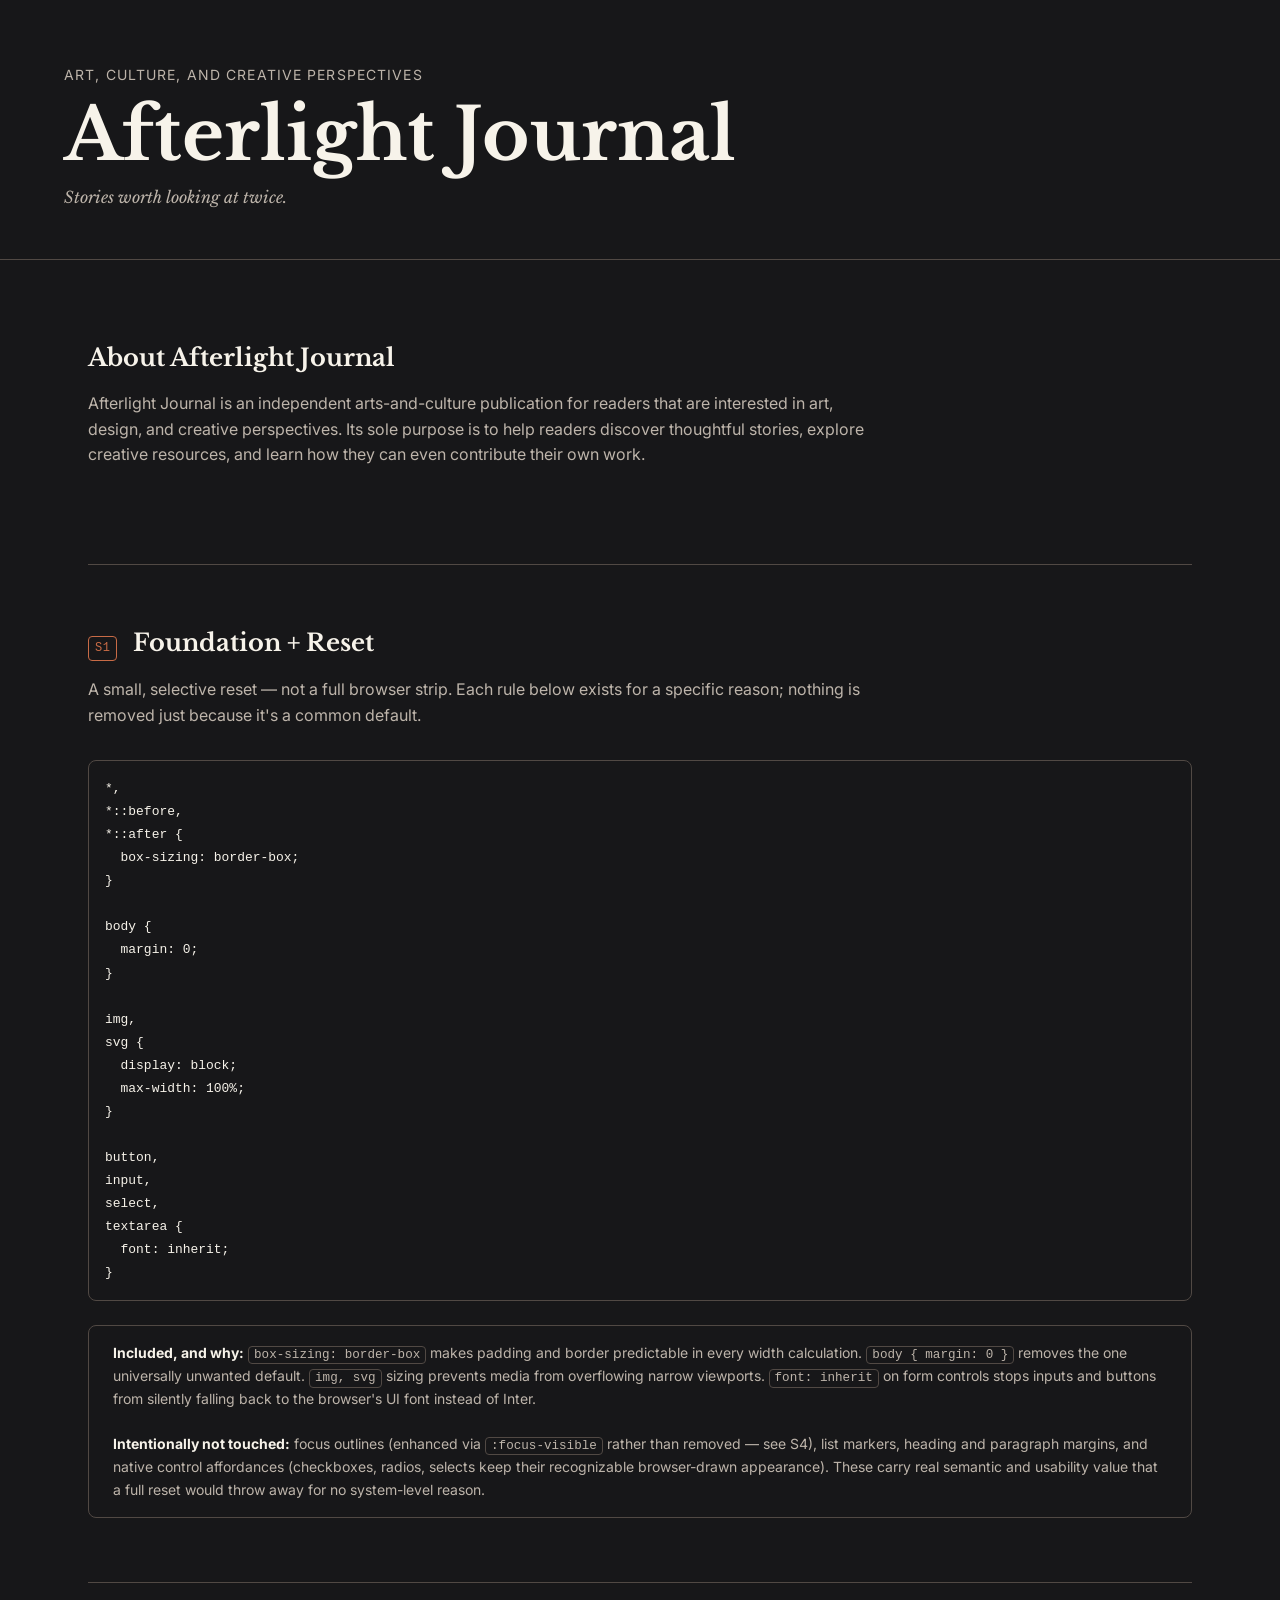
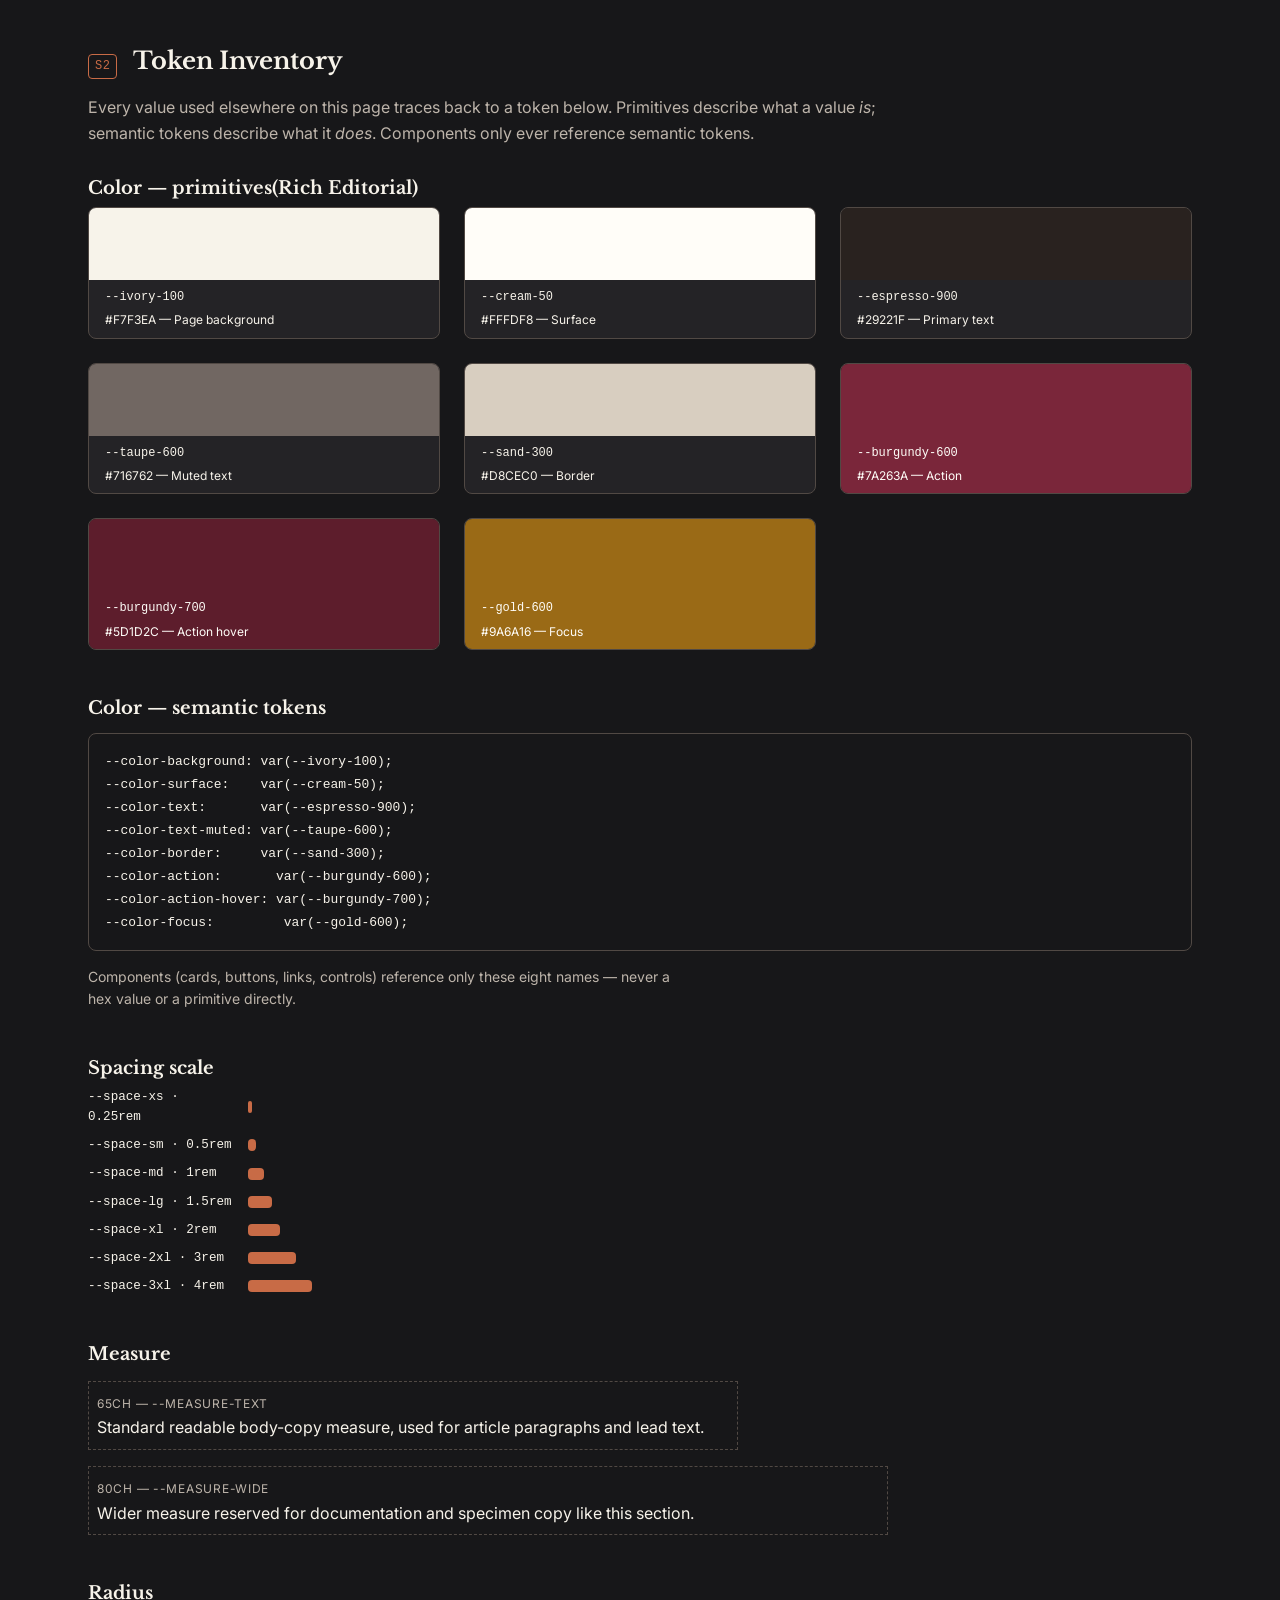
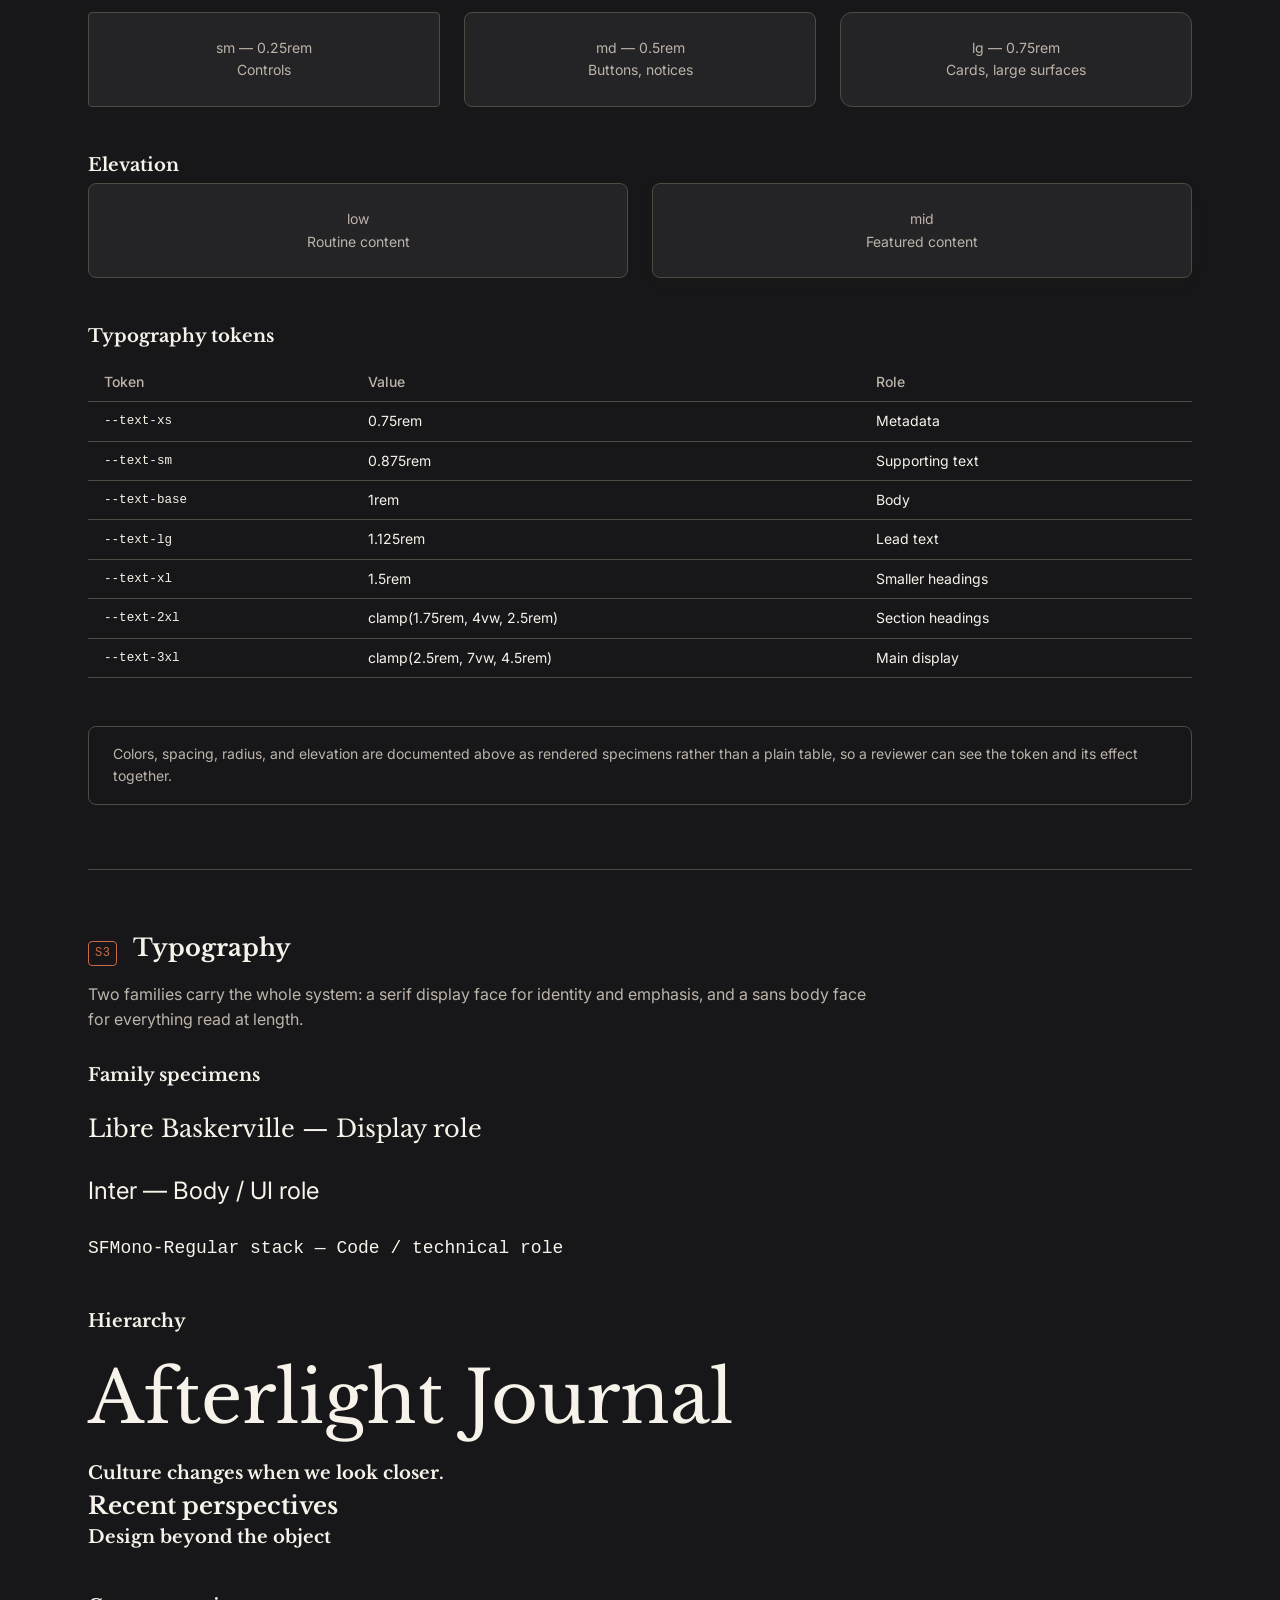
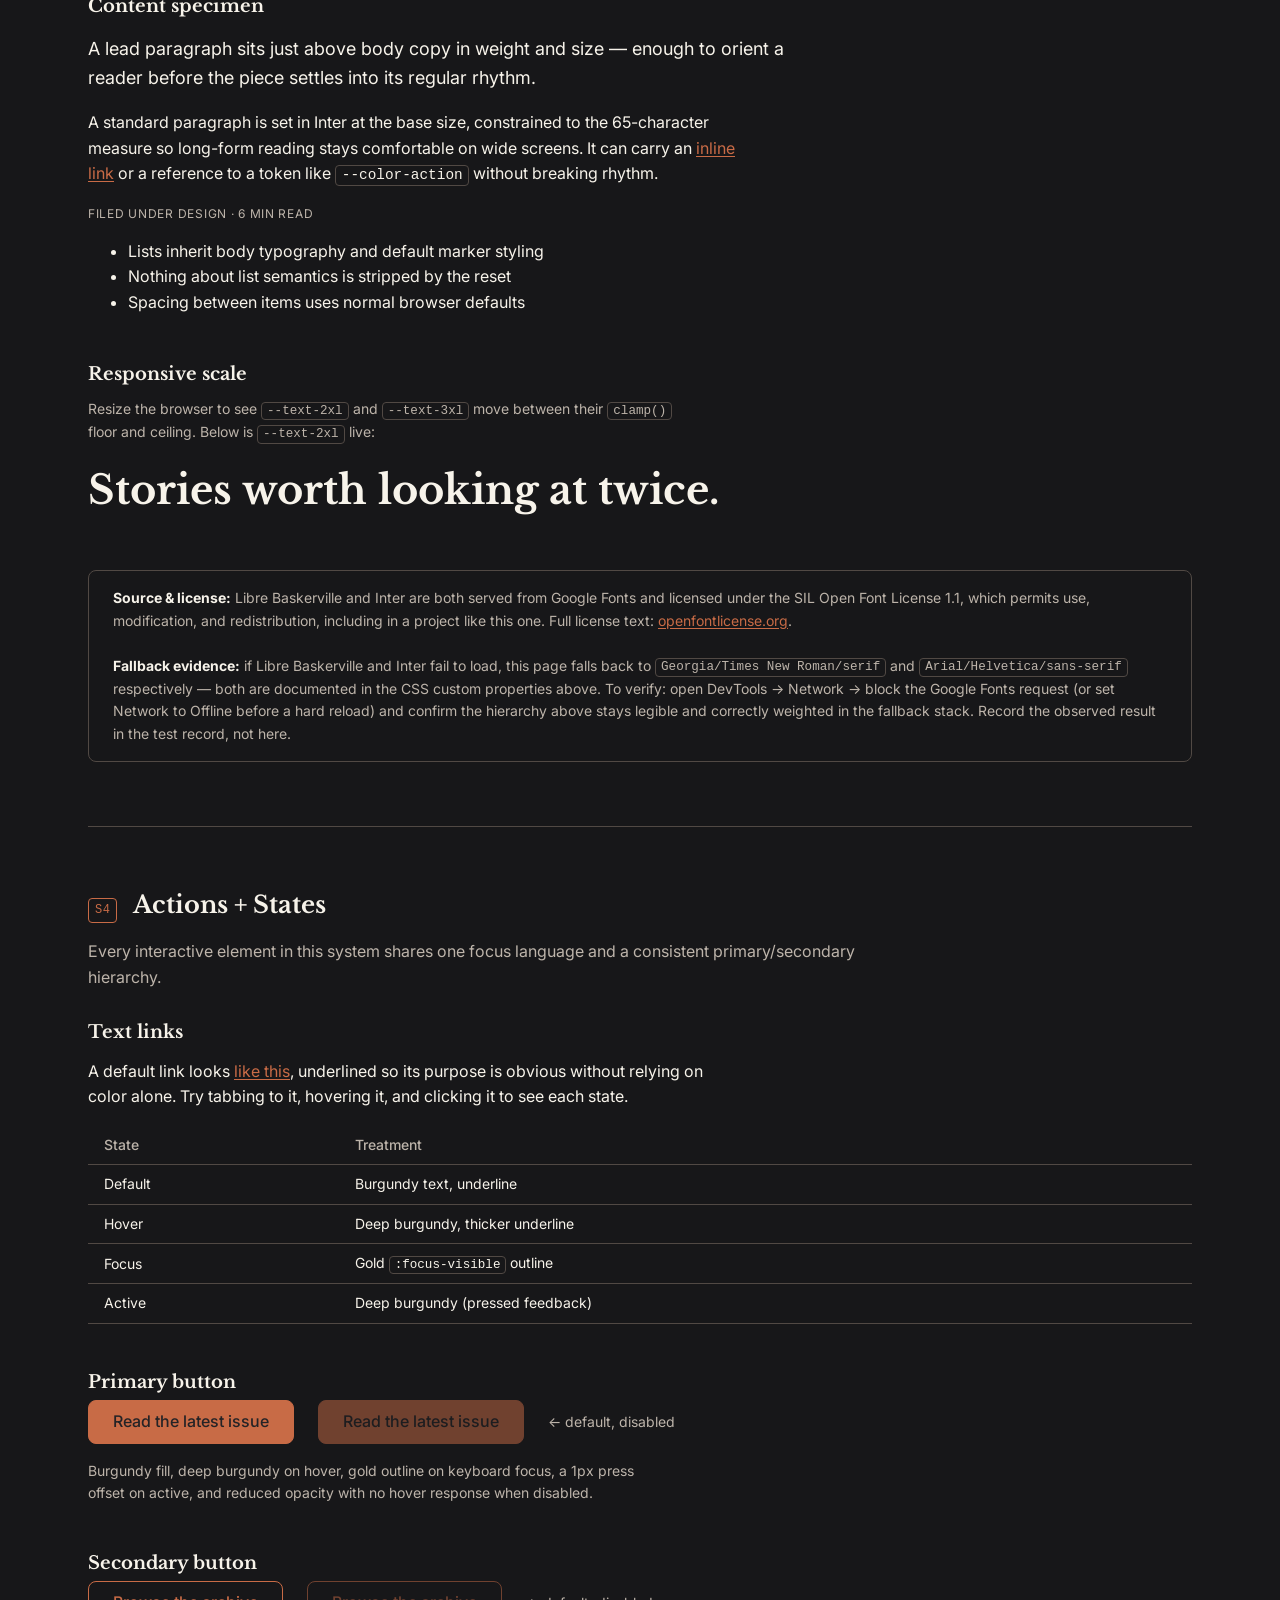
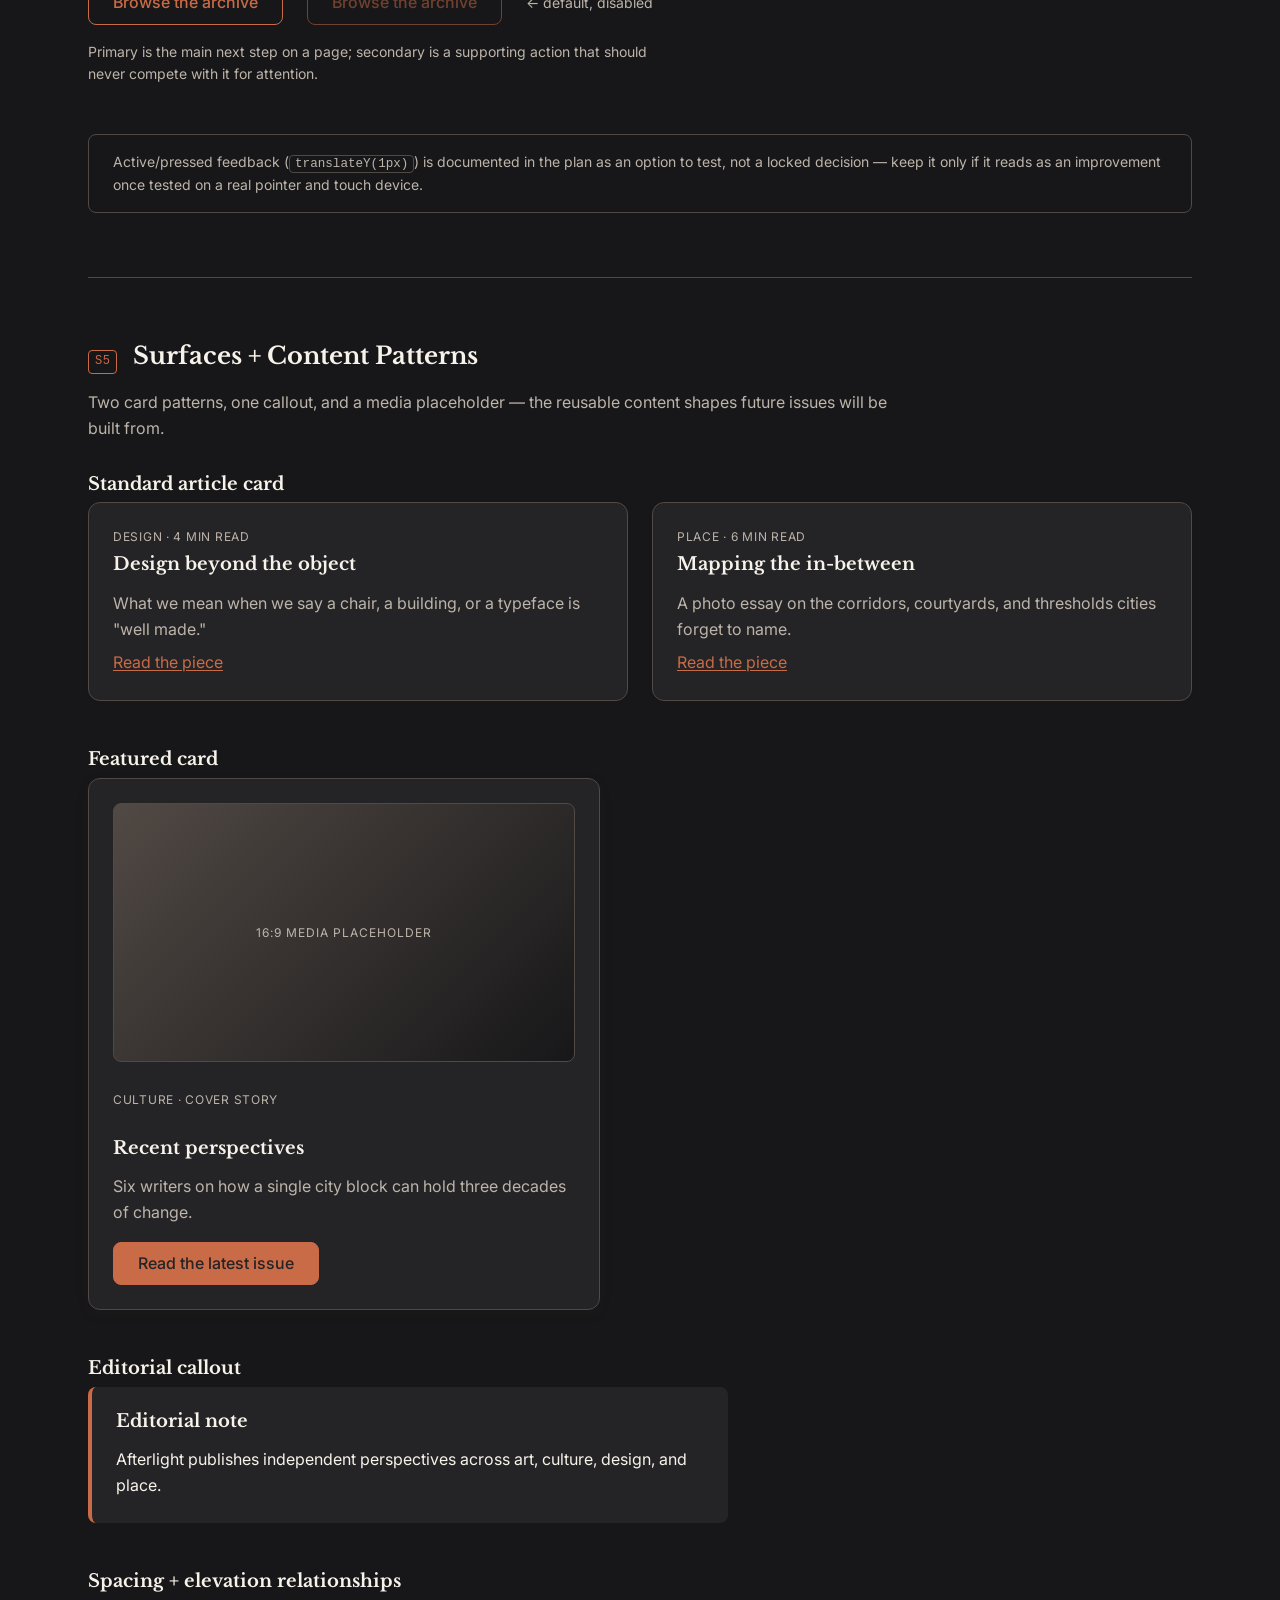
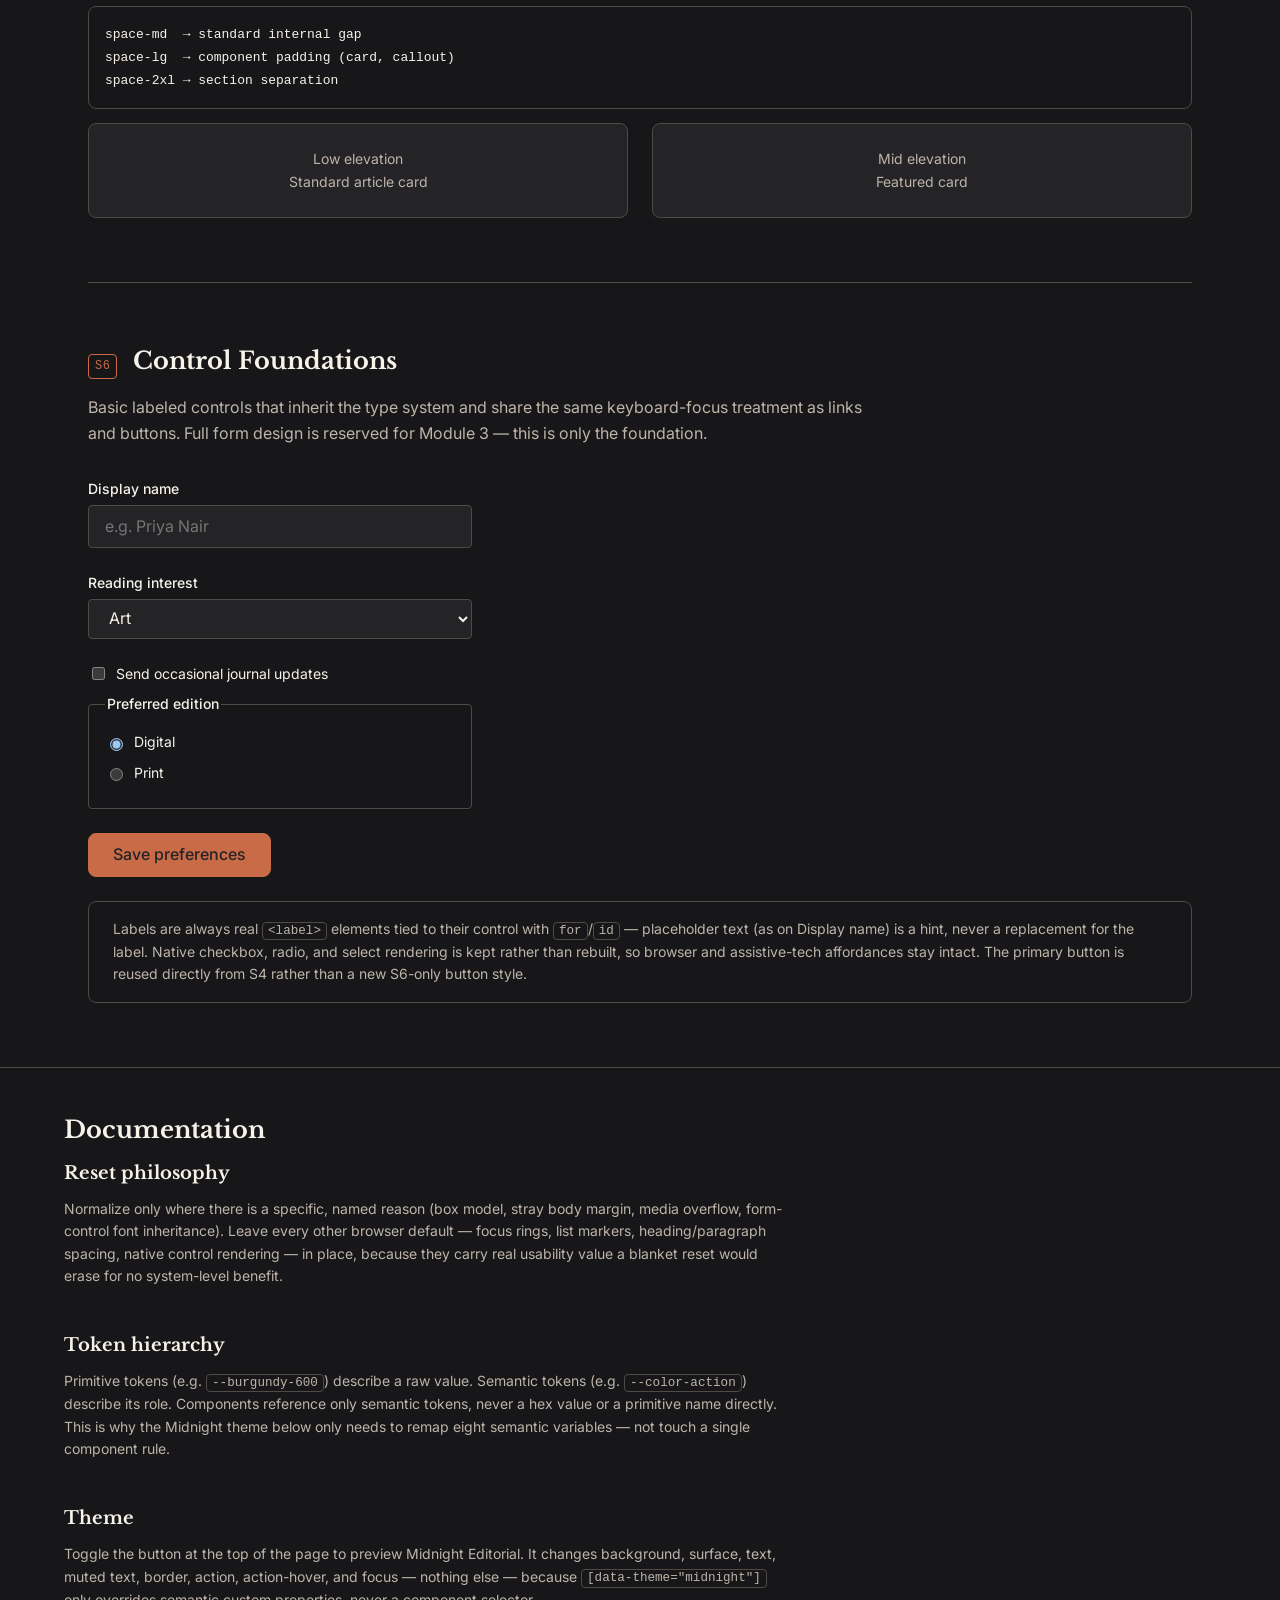
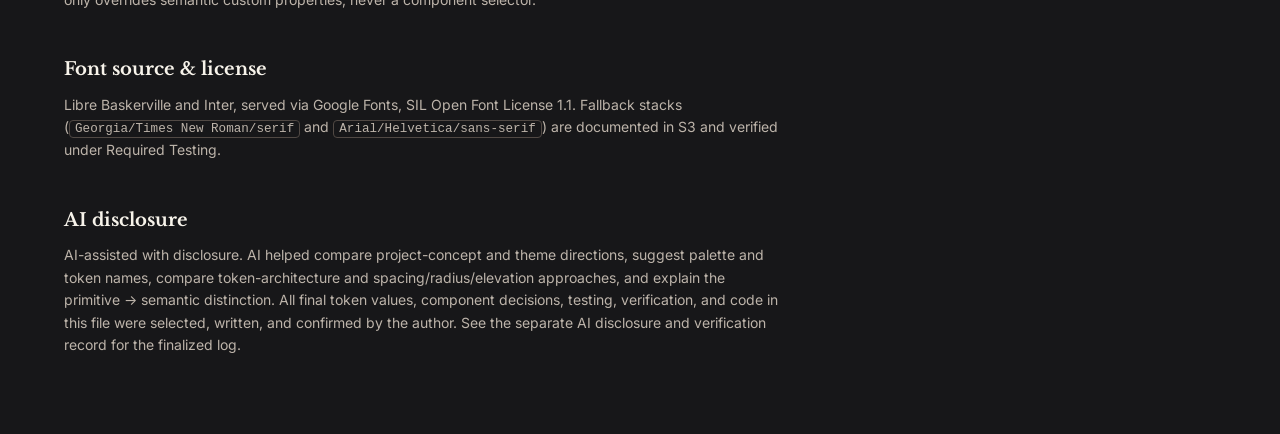
==== index.html @ 0a2e2df2 "Adapt Afterlight introduction and retain Midnight theme" ====
<!DOCTYPE html>
<html lang="en" data-theme="midnight">
<head>
<meta charset="UTF-8">
<meta name="viewport" content="width=device-width, initial-scale=1.0">
<title>Afterlight Journal | Home</title>
<meta name="description" content="Afterlight Journal is an independent arts-and-culture publication for readers interested in art, design, and creative perspectives.">

<!-- Type: Libre Baskerville (display) + Inter (body). Source/license documented in the footer. -->
<link rel="preconnect" href="https://fonts.googleapis.com">
<link rel="preconnect" href="https://fonts.gstatic.com" crossorigin>
<link href="https://fonts.googleapis.com/css2?family=Libre+Baskerville:ital,wght@0,400;0,700;1,400&family=Inter:wght@400;500;700&display=swap" rel="stylesheet">

<link rel="stylesheet" href="css/styles.css">
</head>
<body>

<header class="site-header">
  <div class="wrap">
    <p class="eyebrow">Art, culture, and creative perspectives</p>
    <h1 class="display" style="margin:0;">Afterlight Journal</h1>
    <p class="brand-line">Stories worth looking at twice.</p>
  </div>
</header>

<main>

  <!-- INTRO ================================================================== -->
  <section class="specimen-section" aria-labelledby="intro-heading">
    <h2 id="intro-heading" class="h2">About Afterlight Journal</h2>
    <p class="section-intro measure-wide">
      Afterlight Journal is an independent arts-and-culture publication for readers that are interested in art, design, and creative perspectives. Its sole purpose is to help readers discover thoughtful stories, explore creative resources, and learn how they can even contribute their own work.
    </p>
  </section>

  <!-- S1 — FOUNDATION + RESET ================================================ -->
  <section class="specimen-section" aria-labelledby="s1-heading">
    <div class="section-heading">
      <span class="section-id">S1</span>
      <h2 id="s1-heading" class="h2" style="margin:0;">Foundation + Reset</h2>
    </div>
    <p class="section-intro measure-wide">
      A small, selective reset — not a full browser strip. Each rule below exists for a
      specific reason; nothing is removed just because it's a common default.
    </p>

    <pre><code>*,
*::before,
*::after {
  box-sizing: border-box;
}

body {
  margin: 0;
}

img,
svg {
  display: block;
  max-width: 100%;
}

button,
input,
select,
textarea {
  font: inherit;
}</code></pre>

    <div class="usage-note">
      <strong>Included, and why:</strong> <code>box-sizing: border-box</code> makes padding and
      border predictable in every width calculation. <code>body { margin: 0 }</code> removes the
      one universally unwanted default. <code>img, svg</code> sizing prevents media from
      overflowing narrow viewports. <code>font: inherit</code> on form controls stops inputs and
      buttons from silently falling back to the browser's UI font instead of Inter.
      <br><br>
      <strong>Intentionally not touched:</strong> focus outlines (enhanced via
      <code>:focus-visible</code> rather than removed — see S4), list markers, heading and
      paragraph margins, and native control affordances (checkboxes, radios, selects keep
      their recognizable browser-drawn appearance). These carry real semantic and usability
      value that a full reset would throw away for no system-level reason.
    </div>
  </section>

  <!-- S2 — TOKEN INVENTORY ==================================================== -->
  <section class="specimen-section" aria-labelledby="s2-heading">
    <div class="section-heading">
      <span class="section-id">S2</span>
      <h2 id="s2-heading" class="h2" style="margin:0;">Token Inventory</h2>
    </div>
    <p class="section-intro measure-wide">
      Every value used elsewhere on this page traces back to a token below. Primitives
      describe what a value <em>is</em>; semantic tokens describe what it <em>does</em>.
      Components only ever reference semantic tokens.
    </p>

    <div class="subsection">
      <h3>Color — primitives(Rich Editorial)</h3>
      <div class="card-grid">
        <div class="swatch"><div class="swatch-color" style="background:#f7f3ea;"></div>
          <div class="swatch-meta"><span class="token-name">--ivory-100</span><span>#F7F3EA — Page background</span></div></div>
        <div class="swatch"><div class="swatch-color" style="background:#fffdf8;"></div>
          <div class="swatch-meta"><span class="token-name">--cream-50</span><span>#FFFDF8 — Surface</span></div></div>
        <div class="swatch"><div class="swatch-color" style="background:#29221f;"></div>
          <div class="swatch-meta"><span class="token-name">--espresso-900</span><span>#29221F — Primary text</span></div></div>
        <div class="swatch"><div class="swatch-color" style="background:#716762;"></div>
          <div class="swatch-meta"><span class="token-name">--taupe-600</span><span>#716762 — Muted text</span></div></div>
        <div class="swatch"><div class="swatch-color" style="background:#d8cec0;"></div>
          <div class="swatch-meta"><span class="token-name">--sand-300</span><span>#D8CEC0 — Border</span></div></div>
        <div class="swatch"><div class="swatch-color" style="background:#7a263a;"></div>
          <div class="swatch-meta" style="color:#fffdf8;background:#7a263a;"><span class="token-name">--burgundy-600</span><span>#7A263A — Action</span></div></div>
        <div class="swatch"><div class="swatch-color" style="background:#5d1d2c;"></div>
          <div class="swatch-meta" style="color:#fffdf8;background:#5d1d2c;"><span class="token-name">--burgundy-700</span><span>#5D1D2C — Action hover</span></div></div>
        <div class="swatch"><div class="swatch-color" style="background:#9a6a16;"></div>
          <div class="swatch-meta" style="color:#fffdf8;background:#9a6a16;"><span class="token-name">--gold-600</span><span>#9A6A16 — Focus</span></div></div>
      </div>
    </div>

    <div class="subsection">
      <h3>Color — semantic tokens</h3>
      <pre><code>--color-background: var(--ivory-100);
--color-surface:    var(--cream-50);
--color-text:       var(--espresso-900);
--color-text-muted: var(--taupe-600);
--color-border:     var(--sand-300);
--color-action:       var(--burgundy-600);
--color-action-hover: var(--burgundy-700);
--color-focus:         var(--gold-600);</code></pre>
      <p class="text-muted" style="font-size:var(--text-sm);">
        Components (cards, buttons, links, controls) reference only these eight names —
        never a hex value or a primitive directly.
      </p>
    </div>

    <div class="subsection">
      <h3>Spacing scale</h3>
      <div class="spacing-demo">
        <div class="spacing-row"><span class="mono" style="width:9rem;">--space-xs · 0.25rem</span><div class="spacing-bar" style="width:0.25rem;"></div></div>
        <div class="spacing-row"><span class="mono" style="width:9rem;">--space-sm · 0.5rem</span><div class="spacing-bar" style="width:0.5rem;"></div></div>
        <div class="spacing-row"><span class="mono" style="width:9rem;">--space-md · 1rem</span><div class="spacing-bar" style="width:1rem;"></div></div>
        <div class="spacing-row"><span class="mono" style="width:9rem;">--space-lg · 1.5rem</span><div class="spacing-bar" style="width:1.5rem;"></div></div>
        <div class="spacing-row"><span class="mono" style="width:9rem;">--space-xl · 2rem</span><div class="spacing-bar" style="width:2rem;"></div></div>
        <div class="spacing-row"><span class="mono" style="width:9rem;">--space-2xl · 3rem</span><div class="spacing-bar" style="width:3rem;"></div></div>
        <div class="spacing-row"><span class="mono" style="width:9rem;">--space-3xl · 4rem</span><div class="spacing-bar" style="width:4rem;"></div></div>
      </div>
    </div>

    <div class="subsection">
      <h3>Measure</h3>
      <p style="max-width:var(--measure-text); border:1px dashed var(--color-border); padding:var(--space-sm);">
        <span class="metadata">65ch — --measure-text</span><br>
        Standard readable body-copy measure, used for article paragraphs and lead text.
      </p>
      <p style="max-width:var(--measure-wide); border:1px dashed var(--color-border); padding:var(--space-sm); margin-top:var(--space-sm);">
        <span class="metadata">80ch — --measure-wide</span><br>
        Wider measure reserved for documentation and specimen copy like this section.
      </p>
    </div>

    <div class="subsection">
      <h3>Radius</h3>
      <div class="card-grid">
        <div class="radius-demo sm">sm — 0.25rem<br>Controls</div>
        <div class="radius-demo md">md — 0.5rem<br>Buttons, notices</div>
        <div class="radius-demo lg">lg — 0.75rem<br>Cards, large surfaces</div>
      </div>
    </div>

    <div class="subsection">
      <h3>Elevation</h3>
      <div class="card-grid">
        <div class="elevation-demo low">low<br>Routine content</div>
        <div class="elevation-demo mid">mid<br>Featured content</div>
      </div>
    </div>

    <div class="subsection">
      <h3>Typography tokens</h3>
      <table class="states-table">
        <thead><tr><th>Token</th><th>Value</th><th>Role</th></tr></thead>
        <tbody>
          <tr><td class="mono">--text-xs</td><td>0.75rem</td><td>Metadata</td></tr>
          <tr><td class="mono">--text-sm</td><td>0.875rem</td><td>Supporting text</td></tr>
          <tr><td class="mono">--text-base</td><td>1rem</td><td>Body</td></tr>
          <tr><td class="mono">--text-lg</td><td>1.125rem</td><td>Lead text</td></tr>
          <tr><td class="mono">--text-xl</td><td>1.5rem</td><td>Smaller headings</td></tr>
          <tr><td class="mono">--text-2xl</td><td>clamp(1.75rem, 4vw, 2.5rem)</td><td>Section headings</td></tr>
          <tr><td class="mono">--text-3xl</td><td>clamp(2.5rem, 7vw, 4.5rem)</td><td>Main display</td></tr>
        </tbody>
      </table>
    </div>

    <div class="usage-note">
      Colors, spacing, radius, and elevation are documented above as rendered specimens
      rather than a plain table, so a reviewer can see the token and its effect together.
    </div>
  </section>

  <!-- S3 — TYPOGRAPHY ========================================================= -->
  <section class="specimen-section" aria-labelledby="s3-heading">
    <div class="section-heading">
      <span class="section-id">S3</span>
      <h2 id="s3-heading" class="h2" style="margin:0;">Typography</h2>
    </div>
    <p class="section-intro measure-wide">
      Two families carry the whole system: a serif display face for identity and
      emphasis, and a sans body face for everything read at length.
    </p>

    <div class="subsection">
      <h3>Family specimens</h3>
      <p style="font-family:var(--font-display); font-size:var(--text-xl);">Libre Baskerville — Display role</p>
      <p style="font-family:var(--font-body); font-size:var(--text-xl);">Inter — Body / UI role</p>
      <p class="mono" style="font-size:var(--text-lg);">SFMono-Regular stack — Code / technical role</p>
    </div>

    <div class="subsection">
      <h3>Hierarchy</h3>
      <p class="display" style="font-family:var(--font-display); margin:0 0 var(--space-sm);">Afterlight Journal</p>
      <h3 style="margin:0 0 var(--space-sm);">Culture changes when we look closer.</h3>
      <h2 style="margin:0 0 var(--space-sm);">Recent perspectives</h2>
      <h3 style="margin:0;">Design beyond the object</h3>
    </div>

    <div class="subsection">
      <h3>Content specimen</h3>
      <p class="lead">
        A lead paragraph sits just above body copy in weight and size — enough to
        orient a reader before the piece settles into its regular rhythm.
      </p>
      <p>
        A standard paragraph is set in Inter at the base size, constrained to the
        65-character measure so long-form reading stays comfortable on wide screens.
        It can carry an <a href="#s4-heading">inline link</a> or a reference to a token
        like <code>--color-action</code> without breaking rhythm.
      </p>
      <p class="metadata">Filed under Design · 6 min read</p>
      <ul>
        <li>Lists inherit body typography and default marker styling</li>
        <li>Nothing about list semantics is stripped by the reset</li>
        <li>Spacing between items uses normal browser defaults</li>
      </ul>
    </div>

    <div class="subsection">
      <h3>Responsive scale</h3>
      <p class="text-muted" style="font-size:var(--text-sm);">
        Resize the browser to see <code>--text-2xl</code> and <code>--text-3xl</code> move
        between their <code>clamp()</code> floor and ceiling. Below is <code>--text-2xl</code>
        live:
      </p>
      <p style="font-family:var(--font-display); font-size:var(--text-2xl); font-weight:var(--weight-bold); margin:0;">
        Stories worth looking at twice.
      </p>
    </div>

    <div class="usage-note">
      <strong>Source &amp; license:</strong> Libre Baskerville and Inter are both served from
      Google Fonts and licensed under the SIL Open Font License 1.1, which permits use,
      modification, and redistribution, including in a project like this one. Full license
      text: <a href="https://openfontlicense.org/" target="_blank" rel="noopener">openfontlicense.org</a>.
      <br><br>
      <strong>Fallback evidence:</strong> if Libre Baskerville and Inter fail to load, this
      page falls back to <code>Georgia/Times New Roman/serif</code> and
      <code>Arial/Helvetica/sans-serif</code> respectively — both are documented in the CSS
      custom properties above. To verify: open DevTools → Network → block the Google Fonts
      request (or set Network to Offline before a hard reload) and confirm the hierarchy
      above stays legible and correctly weighted in the fallback stack. Record the observed
      result in the test record, not here.
    </div>
  </section>

  <!-- S4 — ACTIONS + STATES =================================================== -->
  <section class="specimen-section" aria-labelledby="s4-heading">
    <div class="section-heading">
      <span class="section-id">S4</span>
      <h2 id="s4-heading" class="h2" style="margin:0;">Actions + States</h2>
    </div>
    <p class="section-intro measure-wide">
      Every interactive element in this system shares one focus language and a
      consistent primary/secondary hierarchy.
    </p>

    <div class="subsection">
      <h3>Text links</h3>
      <p>
        A default link looks <a href="#">like this</a>, underlined so its purpose is
        obvious without relying on color alone. Try tabbing to it, hovering it, and
        clicking it to see each state.
      </p>
      <table class="states-table">
        <thead><tr><th>State</th><th>Treatment</th></tr></thead>
        <tbody>
          <tr><td>Default</td><td>Burgundy text, underline</td></tr>
          <tr><td>Hover</td><td>Deep burgundy, thicker underline</td></tr>
          <tr><td>Focus</td><td>Gold <code>:focus-visible</code> outline</td></tr>
          <tr><td>Active</td><td>Deep burgundy (pressed feedback)</td></tr>
        </tbody>
      </table>
    </div>

    <div class="subsection">
      <h3>Primary button</h3>
      <div class="demo-row">
        <button type="button" class="btn btn-primary">Read the latest issue</button>
        <button type="button" class="btn btn-primary" disabled>Read the latest issue</button>
        <span class="text-muted" style="font-size:var(--text-sm);">← default, disabled</span>
      </div>
      <p class="text-muted" style="font-size:var(--text-sm);">
        Burgundy fill, deep burgundy on hover, gold outline on keyboard focus, a 1px
        press offset on active, and reduced opacity with no hover response when disabled.
      </p>
    </div>

    <div class="subsection">
      <h3>Secondary button</h3>
      <div class="demo-row">
        <button type="button" class="btn btn-secondary">Browse the archive</button>
        <button type="button" class="btn btn-secondary" disabled>Browse the archive</button>
        <span class="text-muted" style="font-size:var(--text-sm);">← default, disabled</span>
      </div>
      <p class="text-muted" style="font-size:var(--text-sm);">
        Primary is the main next step on a page; secondary is a supporting action that
        should never compete with it for attention.
      </p>
    </div>

    <div class="usage-note">
      Active/pressed feedback (<code>translateY(1px)</code>) is documented in the plan as
      an option to test, not a locked decision — keep it only if it reads as an
      improvement once tested on a real pointer and touch device.
    </div>
  </section>

  <!-- S5 — SURFACES + CONTENT PATTERNS ======================================== -->
  <section class="specimen-section" aria-labelledby="s5-heading">
    <div class="section-heading">
      <span class="section-id">S5</span>
      <h2 id="s5-heading" class="h2" style="margin:0;">Surfaces + Content Patterns</h2>
    </div>
    <p class="section-intro measure-wide">
      Two card patterns, one callout, and a media placeholder — the reusable content
      shapes future issues will be built from.
    </p>

    <div class="subsection">
      <h3>Standard article card</h3>
      <div class="card-grid">
        <article class="article-card">
          <p class="metadata">Design · 4 min read</p>
          <h3>Design beyond the object</h3>
          <p>What we mean when we say a chair, a building, or a typeface is "well made."</p>
          <a href="#">Read the piece</a>
        </article>
        <article class="article-card">
          <p class="metadata">Place · 6 min read</p>
          <h3>Mapping the in-between</h3>
          <p>A photo essay on the corridors, courtyards, and thresholds cities forget to name.</p>
          <a href="#">Read the piece</a>
        </article>
      </div>
    </div>

    <div class="subsection">
      <h3>Featured card</h3>
      <div class="featured-card" style="max-width:32rem;">
        <div class="media-placeholder">16:9 media placeholder</div>
        <p class="metadata">Culture · Cover story</p>
        <h3 style="margin:0;">Recent perspectives</h3>
        <p style="margin:0; color:var(--color-text-muted);">
          Six writers on how a single city block can hold three decades of change.
        </p>
        <button type="button" class="btn btn-primary" style="align-self:flex-start;">Read the latest issue</button>
      </div>
    </div>

    <div class="subsection">
      <h3>Editorial callout</h3>
      <div class="callout" style="max-width:40rem;">
        <h3>Editorial note</h3>
        <p>Afterlight publishes independent perspectives across art, culture, design, and place.</p>
      </div>
    </div>

    <div class="subsection">
      <h3>Spacing + elevation relationships</h3>
      <pre><code>space-md  → standard internal gap
space-lg  → component padding (card, callout)
space-2xl → section separation</code></pre>
      <div class="card-grid">
        <div class="elevation-demo low">Low elevation<br>Standard article card</div>
        <div class="elevation-demo mid">Mid elevation<br>Featured card</div>
      </div>
    </div>
  </section>

  <!-- S6 — CONTROL FOUNDATIONS ================================================ -->
  <section class="specimen-section" aria-labelledby="s6-heading">
    <div class="section-heading">
      <span class="section-id">S6</span>
      <h2 id="s6-heading" class="h2" style="margin:0;">Control Foundations</h2>
    </div>
    <p class="section-intro measure-wide">
      Basic labeled controls that inherit the type system and share the same
      keyboard-focus treatment as links and buttons. Full form design is reserved
      for Module 3 — this is only the foundation.
    </p>

    <form novalidate>
      <div class="field">
        <label for="display-name">Display name</label>
        <input type="text" id="display-name" name="display-name" placeholder="e.g. Priya Nair">
      </div>

      <div class="field">
        <label for="reading-interest">Reading interest</label>
        <select id="reading-interest" name="reading-interest">
          <option value="art">Art</option>
          <option value="culture">Culture</option>
          <option value="design">Design</option>
          <option value="place">Place</option>
        </select>
      </div>

      <div class="checkbox-row">
        <input type="checkbox" id="updates" name="updates">
        <label for="updates">Send occasional journal updates</label>
      </div>

      <fieldset>
        <legend>Preferred edition</legend>
        <div class="radio-row">
          <input type="radio" id="edition-digital" name="edition" value="digital" checked>
          <label for="edition-digital">Digital</label>
        </div>
        <div class="radio-row">
          <input type="radio" id="edition-print" name="edition" value="print">
          <label for="edition-print">Print</label>
        </div>
      </fieldset>

      <button type="submit" class="btn btn-primary">Save preferences</button>
    </form>

    <div class="usage-note">
      Labels are always real <code>&lt;label&gt;</code> elements tied to their control with
      <code>for</code>/<code>id</code> — placeholder text (as on Display name) is a hint, never
      a replacement for the label. Native checkbox, radio, and select rendering is kept
      rather than rebuilt, so browser and assistive-tech affordances stay intact. The
      primary button is reused directly from S4 rather than a new S6-only button style.
    </div>
  </section>

</main>

<footer class="site-footer">
  <div class="wrap">
    <h2 class="h2">Documentation</h2>

    <div class="subsection">
      <h3>Reset philosophy</h3>
      <p class="font-test-note measure-wide">
        Normalize only where there is a specific, named reason (box model, stray body
        margin, media overflow, form-control font inheritance). Leave every other
        browser default — focus rings, list markers, heading/paragraph spacing, native
        control rendering — in place, because they carry real usability value a blanket
        reset would erase for no system-level benefit.
      </p>
    </div>

    <div class="subsection">
      <h3>Token hierarchy</h3>
      <p class="font-test-note measure-wide">
        Primitive tokens (e.g. <code>--burgundy-600</code>) describe a raw value.
        Semantic tokens (e.g. <code>--color-action</code>) describe its role. Components
        reference only semantic tokens, never a hex value or a primitive name directly.
        This is why the Midnight theme below only needs to remap eight semantic
        variables — not touch a single component rule.
      </p>
    </div>

    <div class="subsection">
      <h3>Theme</h3>
      <p class="font-test-note measure-wide">
        Toggle the button at the top of the page to preview Midnight Editorial. It
        changes background, surface, text, muted text, border, action, action-hover,
        and focus — nothing else — because <code>[data-theme="midnight"]</code> only
        overrides semantic custom properties, never a component selector.
      </p>
    </div>

    <div class="subsection">
      <h3>Font source &amp; license</h3>
      <p class="font-test-note measure-wide">
        Libre Baskerville and Inter, served via Google Fonts, SIL Open Font License 1.1.
        Fallback stacks (<code>Georgia/Times New Roman/serif</code> and
        <code>Arial/Helvetica/sans-serif</code>) are documented in S3 and verified under
        Required Testing.
      </p>
    </div>

    <div class="subsection">
      <h3>AI disclosure</h3>
      <p class="font-test-note measure-wide">
        AI-assisted with disclosure. AI helped compare project-concept and theme
        directions, suggest palette and token names, compare token-architecture and
        spacing/radius/elevation approaches, and explain the primitive → semantic
        distinction. All final token values, component decisions, testing, verification,
        and code in this file were selected, written, and confirmed by the author. See
        the separate AI disclosure and verification record for the finalized log.
      </p>
    </div>
  </div>
</footer>


</body>
</html>
---- css/styles.css ----
/* =========================================================================
   AFTERLIGHT JOURNAL — Design-System Specimen
   Token architecture: primitive → semantic → component
   ========================================================================= */

/* -------------------------------------------------------------------------
   1. PRIMITIVE TOKENS
   Describe WHAT a value is. Never referenced directly by components —
   only semantic tokens are allowed to point at these.
   ------------------------------------------------------------------------- */
:root {
  /* Rich Editorial (default theme) primitives */
  --ivory-100: #f7f3ea;
  --cream-50: #fffdf8;
  --espresso-900: #29221f;
  --taupe-600: #716762;
  --sand-300: #d8cec0;
  --burgundy-600: #7a263a;
  --burgundy-700: #5d1d2c;
  --gold-600: #9a6a16;

  /* Midnight Editorial (alternate theme) primitives */
  --midnight-950: #171719;
  --charcoal-900: #242326;
  --warm-gray-400: #bdb4aa;
  --smoke-700: #514944;
  --rust-500: #c86b46;
  --rust-400: #e1845c;
  --gold-300: #f0c76a;

  /* Spacing primitives — seven-step proportional scale */
  --space-xs: 0.25rem;
  --space-sm: 0.5rem;
  --space-md: 1rem;
  --space-lg: 1.5rem;
  --space-xl: 2rem;
  --space-2xl: 3rem;
  --space-3xl: 4rem;

  /* Radius primitives */
  --radius-sm: 0.25rem;
  --radius-md: 0.5rem;
  --radius-lg: 0.75rem;

  /* Elevation primitives — kept to two levels on purpose */
  --elevation-low: 0 1px 3px rgb(41 34 31 / 0.12);
  --elevation-mid: 0 4px 12px rgb(41 34 31 / 0.14);

  /* Typography primitives */
  --font-display: "Libre Baskerville", Georgia, "Times New Roman", serif;
  --font-body: "Inter", Arial, Helvetica, sans-serif;
  --font-mono: "SFMono-Regular", Consolas, "Liberation Mono", monospace;

  --text-xs: 0.75rem;
  --text-sm: 0.875rem;
  --text-base: 1rem;
  --text-lg: 1.125rem;
  --text-xl: 1.5rem;
  --text-2xl: clamp(1.75rem, 4vw, 2.5rem);
  --text-3xl: clamp(2.5rem, 7vw, 4.5rem);

  --leading-tight: 1.15;
  --leading-normal: 1.6;

  --weight-regular: 400;
  --weight-medium: 500;
  --weight-bold: 700;

  --measure-text: 65ch;
  --measure-wide: 80ch;
}

/* -------------------------------------------------------------------------
   2. SEMANTIC TOKENS
   Describe WHAT a value DOES. Components reference these, never primitives.
   Default mapping = Rich Editorial theme.
   ------------------------------------------------------------------------- */
:root {
  --color-background: var(--ivory-100);
  --color-surface: var(--cream-50);

  --color-text: var(--espresso-900);
  --color-text-muted: var(--taupe-600);

  --color-border: var(--sand-300);

  --color-action: var(--burgundy-600);
  --color-action-hover: var(--burgundy-700);

  --color-focus: var(--gold-600);
}

/* -------------------------------------------------------------------------
   3. MIDNIGHT EDITORIAL — scoped alternate-theme override
   Only semantic tokens are remapped here. No component selector appears
   in this block — that is the entire point of the two-layer token system.
   ------------------------------------------------------------------------- */
[data-theme="midnight"] {
  --color-background: var(--midnight-950);
  --color-surface: var(--charcoal-900);

  --color-text: var(--ivory-100);
  --color-text-muted: var(--warm-gray-400);

  --color-border: var(--smoke-700);

  --color-action: var(--rust-500);
  --color-action-hover: var(--rust-400);

  --color-focus: var(--gold-300);
}

/* =========================================================================
   S1 — FOUNDATION + SELECTIVE RESET
   Only normalize browser behavior when there is a specific system-level
   reason to. Everything else (focus outlines, list markers, heading/
   paragraph margins, native control affordances) is intentionally kept.
   ========================================================================= */
*,
*::before,
*::after {
  box-sizing: border-box;
}

body {
  margin: 0;
}

img,
svg {
  display: block;
  max-width: 100%;
}

button,
input,
select,
textarea {
  font: inherit;
}

/* -------------------------------------------------------------------------
   Base document
   ------------------------------------------------------------------------- */
html {
  color-scheme: light;
}

html[data-theme="midnight"] {
  color-scheme: dark;
}

body {
  background: var(--color-background);
  color: var(--color-text);
  font-family: var(--font-body);
  font-size: var(--text-base);
  line-height: var(--leading-normal);
  transition: background-color 0.2s ease, color 0.2s ease;
}

/* -------------------------------------------------------------------------
   Focus strategy — applies identically to every interactive element in
   both themes. Enhancement, not removal: default outlines are never
   suppressed with outline:none anywhere in this file.
   ------------------------------------------------------------------------- */
:focus-visible {
  outline: 3px solid var(--color-focus);
  outline-offset: 2px;
}

/* =========================================================================
   TYPOGRAPHY
   ========================================================================= */
h1, h2, h3, h4 {
  font-family: var(--font-display);
  font-weight: var(--weight-bold);
  line-height: var(--leading-tight);
  color: var(--color-text);
}

.display {
  font-size: var(--text-3xl);
}

h1, .h1 {
  font-size: var(--text-2xl);
}

h2, .h2 {
  font-size: var(--text-xl);
}

h3, .h3 {
  font-size: var(--text-lg);
  font-family: var(--font-display);
  font-weight: var(--weight-bold);
}

p {
  max-width: var(--measure-text);
}

p.lead {
  font-size: var(--text-lg);
  color: var(--color-text);
}

.measure-wide {
  max-width: var(--measure-wide);
}

.text-muted {
  color: var(--color-text-muted);
}

.metadata {
  font-size: var(--text-xs);
  color: var(--color-text-muted);
  text-transform: uppercase;
  letter-spacing: 0.06em;
}

code, pre, .mono {
  font-family: var(--font-mono);
  font-size: 0.9em;
}

code {
  background: var(--color-background);
  border: 1px solid var(--color-border);
  border-radius: var(--radius-sm);
  padding: 0.1em 0.4em;
}

pre {
  background: var(--color-background);
  border: 1px solid var(--color-border);
  border-radius: var(--radius-md);
  padding: var(--space-md);
  overflow-x: auto;
  line-height: var(--leading-normal);
}

pre code {
  border: none;
  padding: 0;
  background: none;
}

/* =========================================================================
   S4 — ACTIONS + STATES
   ========================================================================= */

/* Text links */
a {
  color: var(--color-action);
  text-decoration: underline;
  text-underline-offset: 0.15em;
}

a:hover {
  color: var(--color-action-hover);
  text-decoration-thickness: 2px;
}

a:active {
  color: var(--color-action-hover);
}

/* Buttons — shared foundation */
.btn {
  display: inline-flex;
  align-items: center;
  gap: var(--space-sm);
  font-family: var(--font-body);
  font-size: var(--text-base);
  font-weight: var(--weight-medium);
  padding: var(--space-sm) var(--space-lg);
  border-radius: var(--radius-md);
  border: 1px solid transparent;
  cursor: pointer;
  text-decoration: none;
  transition: background-color 0.15s ease, color 0.15s ease,
    border-color 0.15s ease, transform 0.1s ease;
}

.btn:active {
  transform: translateY(1px);
}

.btn:disabled,
.btn[aria-disabled="true"] {
  opacity: 0.5;
  cursor: not-allowed;
  transform: none;
}

/* Primary button */
.btn-primary {
  background: var(--color-action);
  color: var(--color-surface);
  border-color: var(--color-action);
}

.btn-primary:hover:not(:disabled) {
  background: var(--color-action-hover);
  border-color: var(--color-action-hover);
}

/* Secondary button */
.btn-secondary {
  background: transparent;
  color: var(--color-action);
  border-color: var(--color-action);
}

.btn-secondary:hover:not(:disabled) {
  background: var(--color-action);
  color: var(--color-surface);
}

/* =========================================================================
   S5 — SURFACES + CONTENT PATTERNS
   ========================================================================= */
.card-grid {
  display: grid;
  grid-template-columns: repeat(auto-fit, minmax(min(100%, 18rem), 1fr));
  gap: var(--space-lg);
}

/* Pattern 1: Standard Article Card — routine editorial content */
.article-card {
  background: var(--color-surface);
  border: 1px solid var(--color-border);
  border-radius: var(--radius-lg);
  padding: var(--space-lg);
  box-shadow: var(--elevation-low);
  display: flex;
  flex-direction: column;
  gap: var(--space-sm);
  transition: box-shadow 0.15s ease, border-color 0.15s ease;
}

.article-card:hover {
  box-shadow: var(--elevation-mid);
  border-color: var(--color-action);
}

.article-card h3 {
  margin: 0;
}

.article-card p {
  margin: 0;
  color: var(--color-text-muted);
}

/* Pattern 2: Featured Card — stronger elevation, media + hierarchy */
.featured-card {
  background: var(--color-surface);
  border: 1px solid var(--color-border);
  border-radius: var(--radius-lg);
  padding: var(--space-lg);
  box-shadow: var(--elevation-mid);
  display: flex;
  flex-direction: column;
  gap: var(--space-md);
}

/* Media placeholder — 16:9 */
.media-placeholder {
  aspect-ratio: 16 / 9;
  width: 100%;
  border-radius: var(--radius-md);
  background: linear-gradient(135deg, var(--color-border), var(--color-background));
  border: 1px solid var(--color-border);
  display: flex;
  align-items: center;
  justify-content: center;
  color: var(--color-text-muted);
  font-size: var(--text-xs);
  text-transform: uppercase;
  letter-spacing: 0.08em;
}

/* Editorial callout — not styled like an error/warning */
.callout {
  background: var(--color-surface);
  border-left: 4px solid var(--color-action);
  border-radius: var(--radius-md);
  padding: var(--space-lg);
  display: flex;
  flex-direction: column;
  gap: var(--space-sm);
}

.callout h3 {
  margin: 0;
}

.callout p {
  margin: 0;
}

/* Elevation demo surfaces */
.elevation-demo {
  background: var(--color-surface);
  border: 1px solid var(--color-border);
  border-radius: var(--radius-md);
  padding: var(--space-lg);
  text-align: center;
  font-size: var(--text-sm);
  color: var(--color-text-muted);
}

.elevation-demo.low { box-shadow: var(--elevation-low); }
.elevation-demo.mid { box-shadow: var(--elevation-mid); }

/* Radius demo surfaces */
.radius-demo {
  background: var(--color-surface);
  border: 1px solid var(--color-border);
  padding: var(--space-lg);
  text-align: center;
  font-size: var(--text-sm);
  color: var(--color-text-muted);
}

.radius-demo.sm { border-radius: var(--radius-sm); }
.radius-demo.md { border-radius: var(--radius-md); }
.radius-demo.lg { border-radius: var(--radius-lg); }

/* =========================================================================
   S6 — CONTROL FOUNDATIONS
   Basic labeled controls only. Full form design belongs to Module 3.
   ========================================================================= */
.field {
  display: flex;
  flex-direction: column;
  gap: var(--space-xs);
  margin-bottom: var(--space-lg);
  max-width: 24rem;
}

.field label,
fieldset legend {
  font-size: var(--text-sm);
  font-weight: var(--weight-medium);
  color: var(--color-text);
}

.field input[type="text"],
.field select {
  background: var(--color-surface);
  color: var(--color-text);
  border: 1px solid var(--color-border);
  border-radius: var(--radius-sm);
  padding: var(--space-sm) var(--space-md);
}

.checkbox-row,
.radio-row {
  display: flex;
  align-items: center;
  gap: var(--space-sm);
  margin-bottom: var(--space-sm);
}

.checkbox-row label,
.radio-row label {
  font-size: var(--text-sm);
  font-weight: var(--weight-regular);
}

fieldset {
  border: 1px solid var(--color-border);
  border-radius: var(--radius-sm);
  padding: var(--space-md);
  margin: 0 0 var(--space-lg);
  max-width: 24rem;
}

/* =========================================================================
   S2 — TOKEN INVENTORY SPECIMENS
   ========================================================================= */
.swatch {
  border: 1px solid var(--color-border);
  border-radius: var(--radius-md);
  overflow: hidden;
  background: var(--color-surface);
  font-size: var(--text-xs);
}

.swatch-color {
  height: 4.5rem;
}

.swatch-meta {
  padding: var(--space-sm) var(--space-md);
  display: flex;
  flex-direction: column;
  gap: 0.2rem;
}

.swatch-meta .token-name {
  font-family: var(--font-mono);
}

.spacing-demo {
  display: flex;
  flex-direction: column;
  gap: var(--space-sm);
}

.spacing-row {
  display: flex;
  align-items: center;
  gap: var(--space-md);
  font-size: var(--text-sm);
}

.spacing-bar {
  height: 0.75rem;
  background: var(--color-action);
  border-radius: var(--radius-sm);
}

/* =========================================================================
   LAYOUT
   ========================================================================= */
.site-header {
  padding: var(--space-3xl) var(--space-lg) var(--space-2xl);
  border-bottom: 1px solid var(--color-border);
}

.site-header .wrap {
  max-width: 72rem;
  margin: 0 auto;
}

.brand-line {
  font-family: var(--font-display);
  font-style: italic;
  color: var(--color-text-muted);
  margin: var(--space-sm) 0 0;
}

.eyebrow {
  font-size: var(--text-sm);
  color: var(--color-text-muted);
  text-transform: uppercase;
  letter-spacing: 0.08em;
  margin: 0 0 var(--space-sm);
}

main {
  max-width: 72rem;
  margin: 0 auto;
  padding: 0 var(--space-lg);
}

.specimen-section {
  padding: var(--space-3xl) 0;
  border-bottom: 1px solid var(--color-border);
}

.specimen-section:last-of-type {
  border-bottom: none;
}

.section-heading {
  display: flex;
  align-items: baseline;
  gap: var(--space-md);
  margin-bottom: var(--space-md);
}

.section-id {
  font-family: var(--font-mono);
  font-size: var(--text-xs);
  font-weight: var(--weight-medium);
  color: var(--color-action);
  border: 1px solid var(--color-action);
  border-radius: var(--radius-sm);
  padding: 0.15em 0.5em;
  letter-spacing: 0.04em;
}

.section-intro {
  color: var(--color-text-muted);
  margin-bottom: var(--space-xl);
}

.usage-note {
  background: var(--color-background);
  border: 1px solid var(--color-border);
  border-radius: var(--radius-md);
  padding: var(--space-md) var(--space-lg);
  font-size: var(--text-sm);
  color: var(--color-text-muted);
  margin-top: var(--space-lg);
}

.usage-note strong {
  color: var(--color-text);
}

.subsection {
  margin-bottom: var(--space-2xl);
}

.subsection:last-child {
  margin-bottom: 0;
}

.subsection h3 {
  margin-bottom: var(--space-sm);
}

.demo-row {
  display: flex;
  flex-wrap: wrap;
  gap: var(--space-lg);
  align-items: center;
  margin-bottom: var(--space-md);
}

.states-table {
  width: 100%;
  border-collapse: collapse;
  font-size: var(--text-sm);
  margin-top: var(--space-md);
}

.states-table th,
.states-table td {
  text-align: left;
  padding: var(--space-sm) var(--space-md);
  border-bottom: 1px solid var(--color-border);
}

.states-table th {
  color: var(--color-text-muted);
  font-weight: var(--weight-medium);
}

.theme-toggle {
  margin-top: var(--space-lg);
}

.site-footer {
  padding: var(--space-2xl) var(--space-lg) var(--space-3xl);
  border-top: 1px solid var(--color-border);
  background: var(--color-background);
}

.site-footer .wrap {
  max-width: 72rem;
  margin: 0 auto;
}

.site-footer h2 {
  margin-top: 0;
}

.font-test-note {
  font-size: var(--text-sm);
  color: var(--color-text-muted);
}

/* Utility */
.visually-hidden {
  position: absolute;
  width: 1px;
  height: 1px;
  overflow: hidden;
  clip: rect(0 0 0 0);
  white-space: nowrap;
}
@media (max-width: 30rem) {
  .states-table {
    table-layout: fixed;
  }

  .states-table th,
  .states-table td {
    overflow-wrap: anywhere;
  }
}
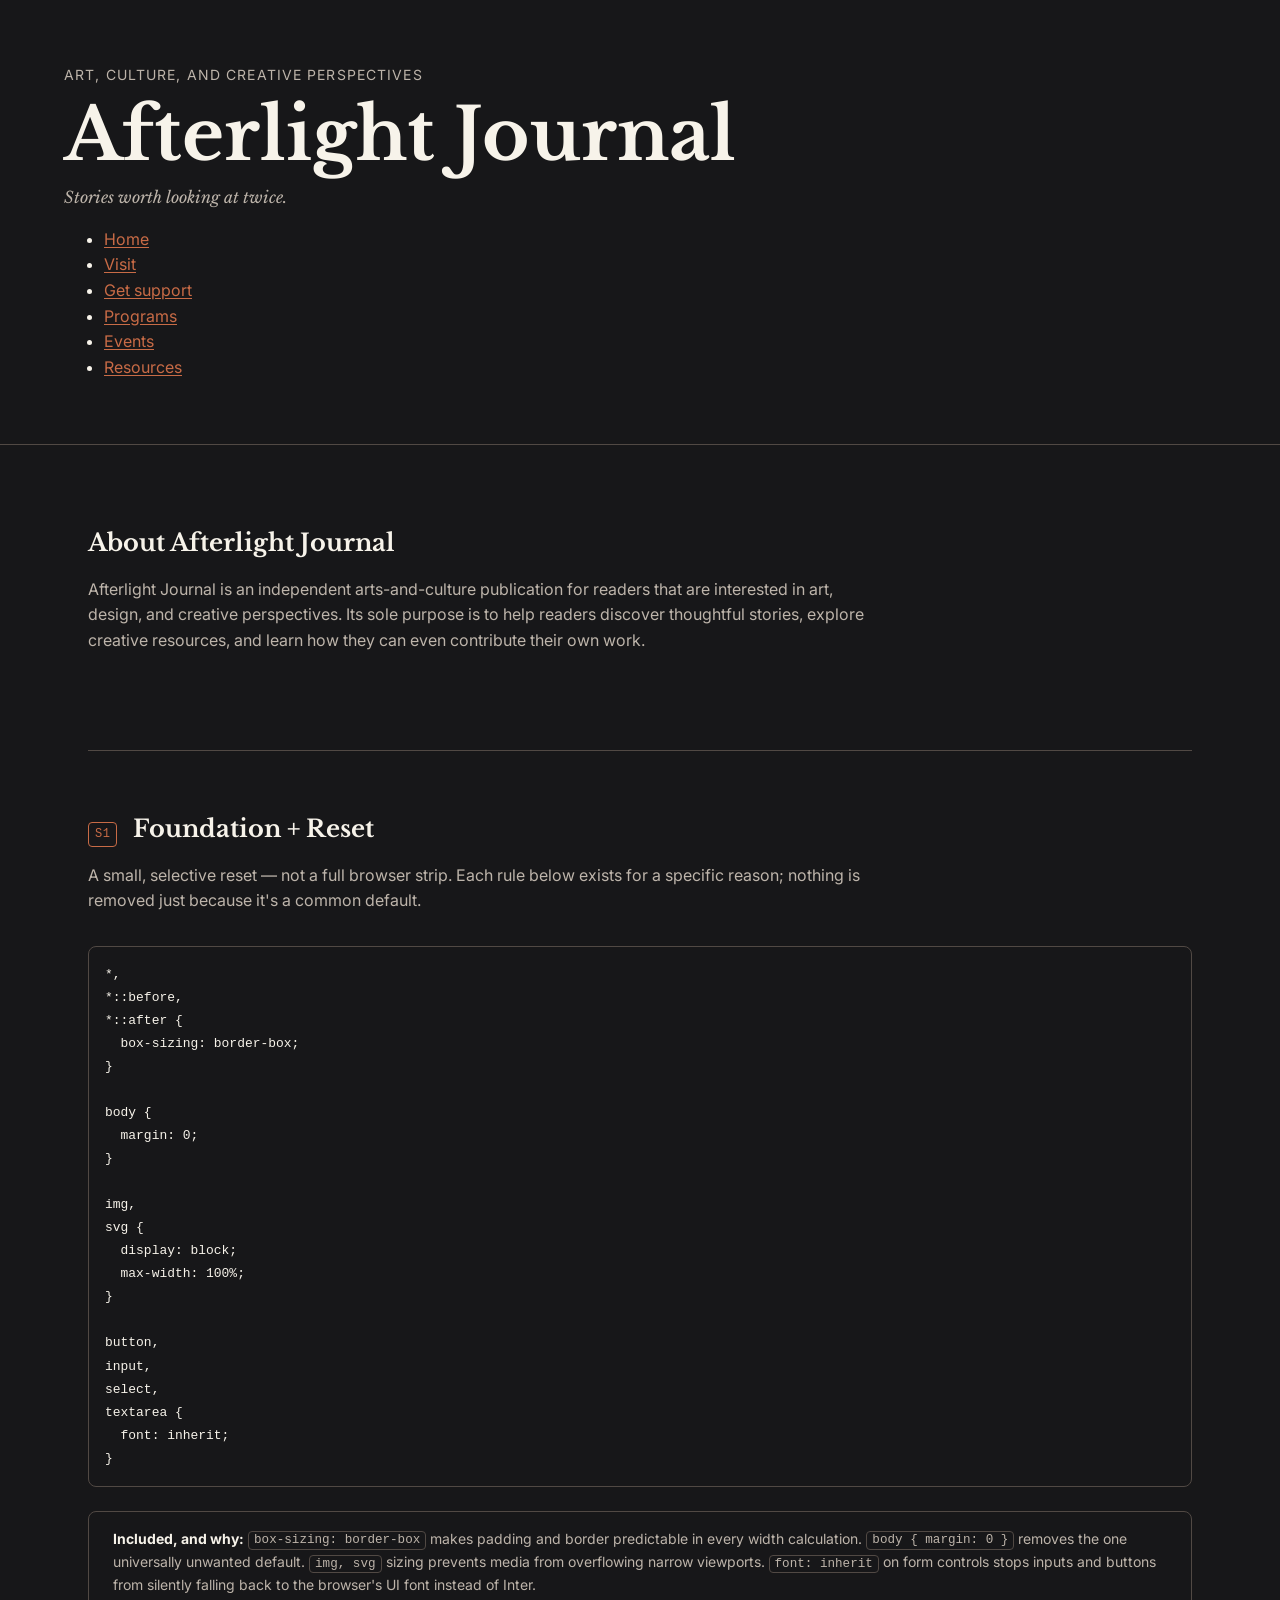
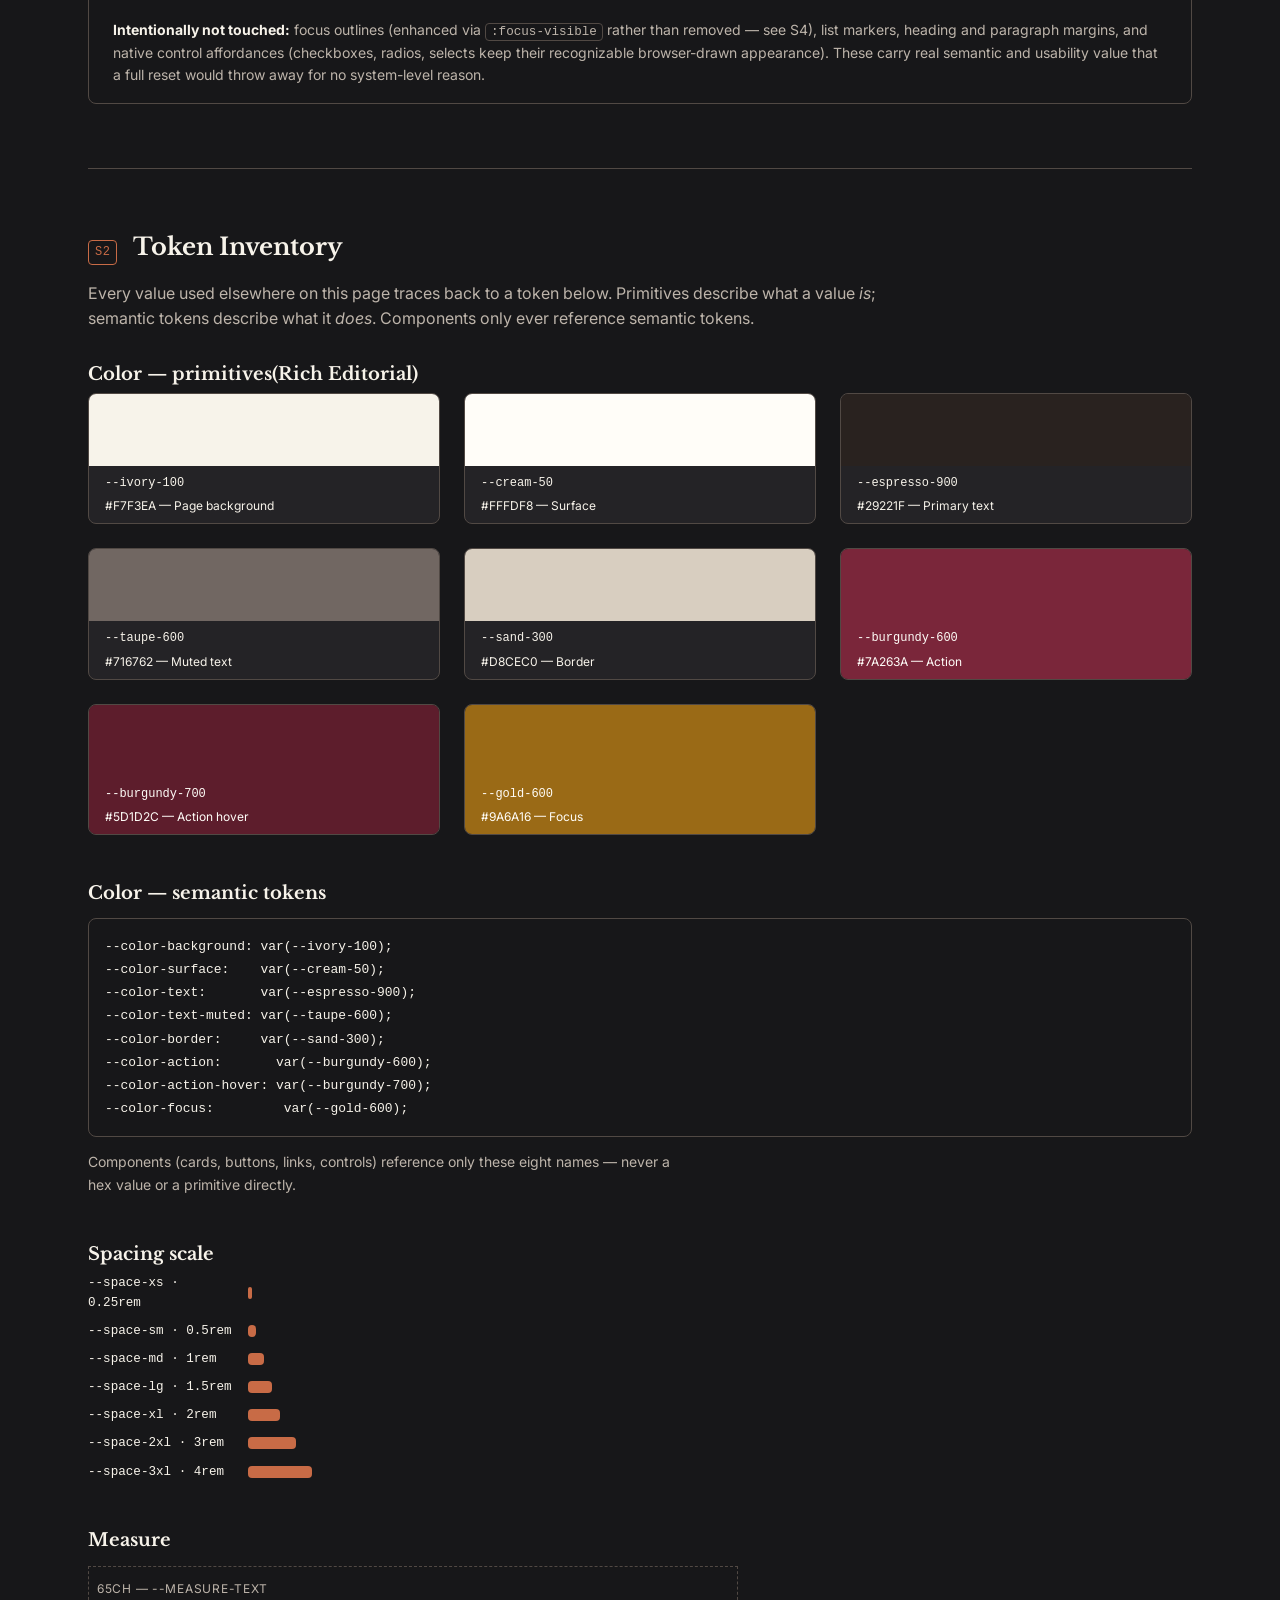
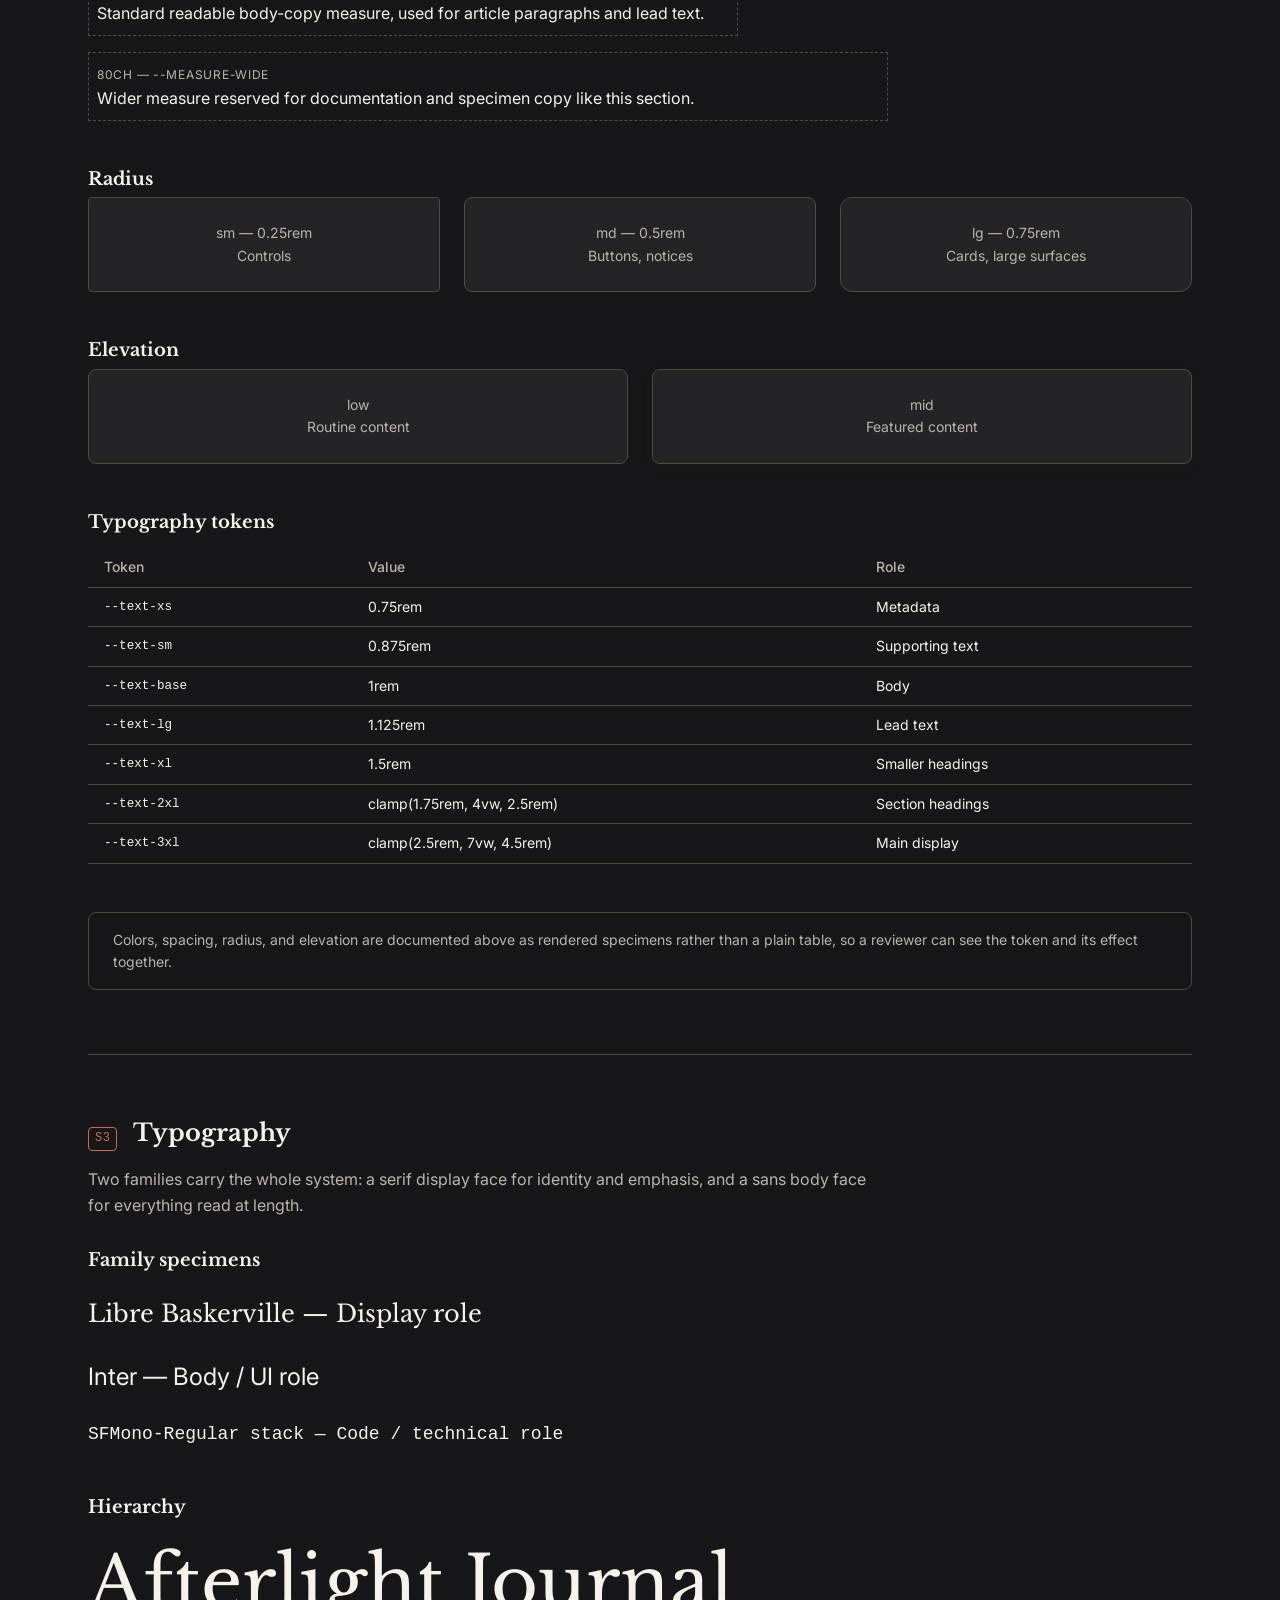
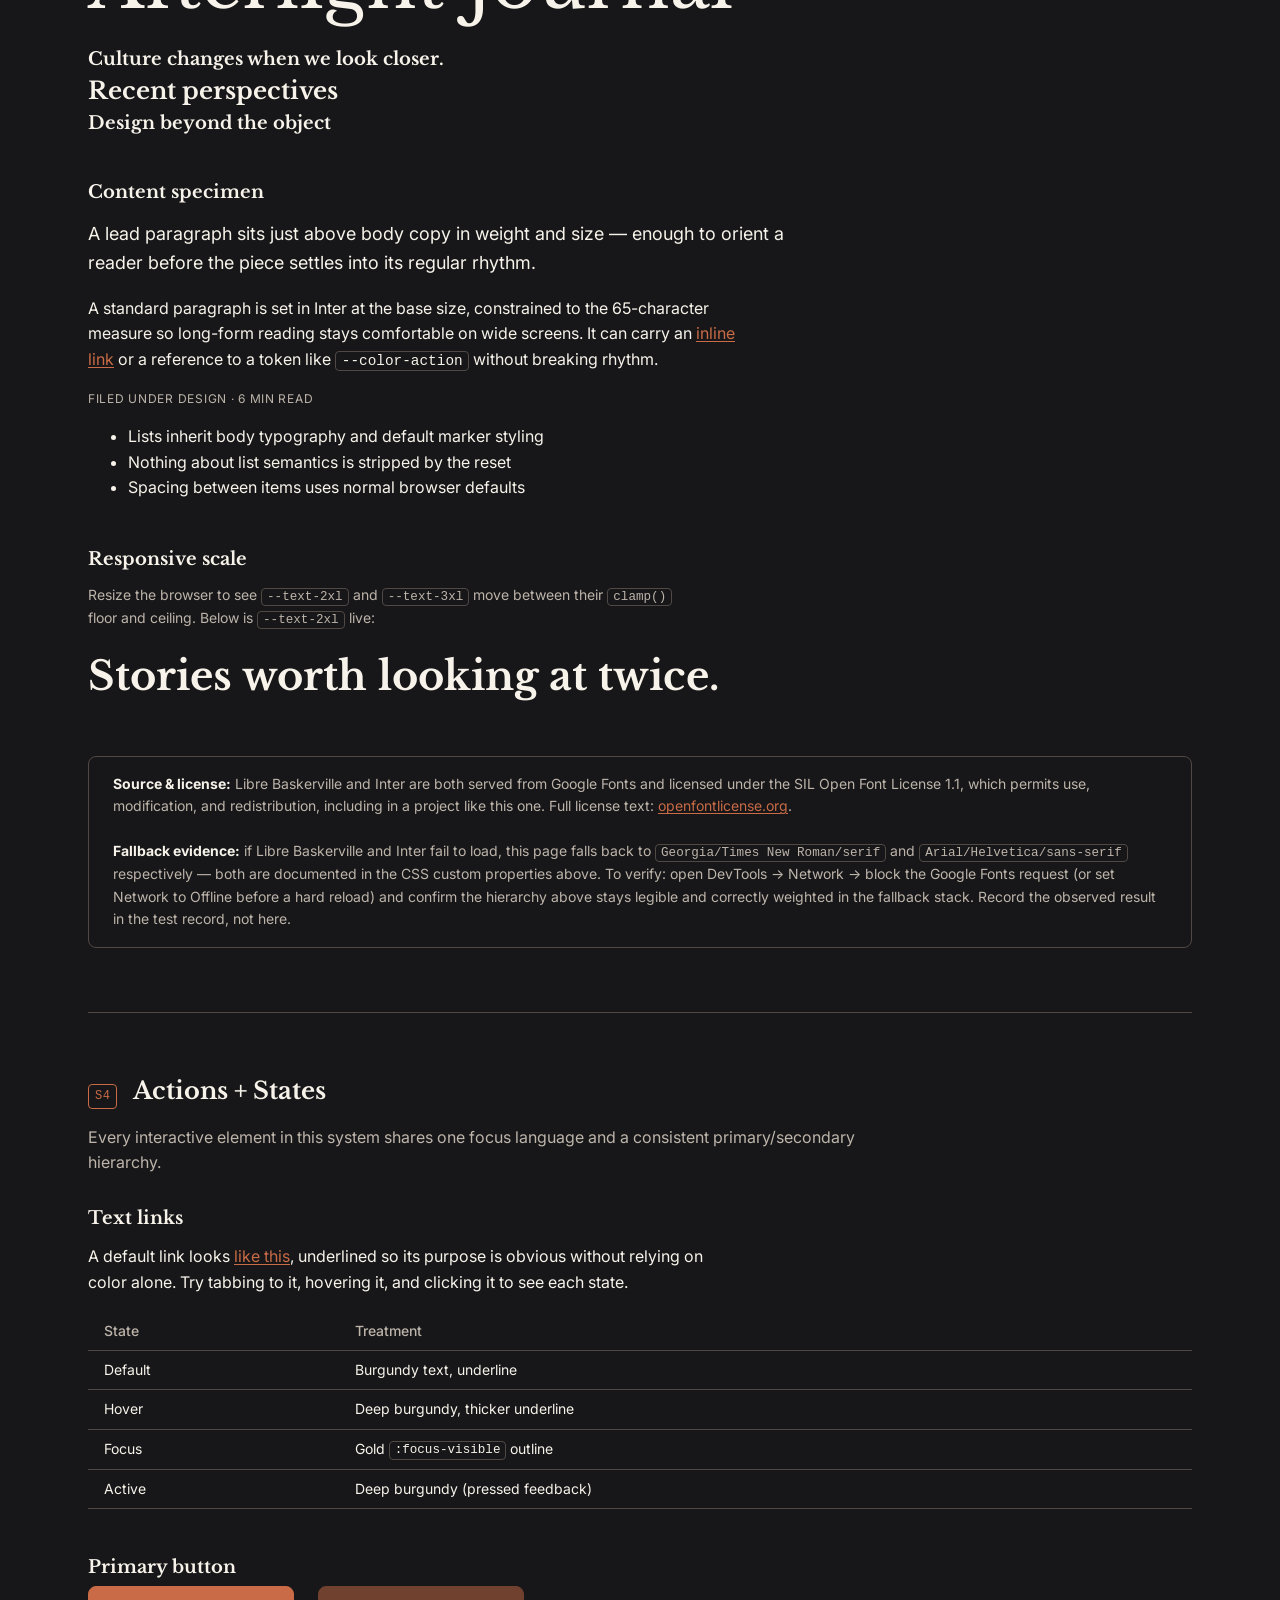
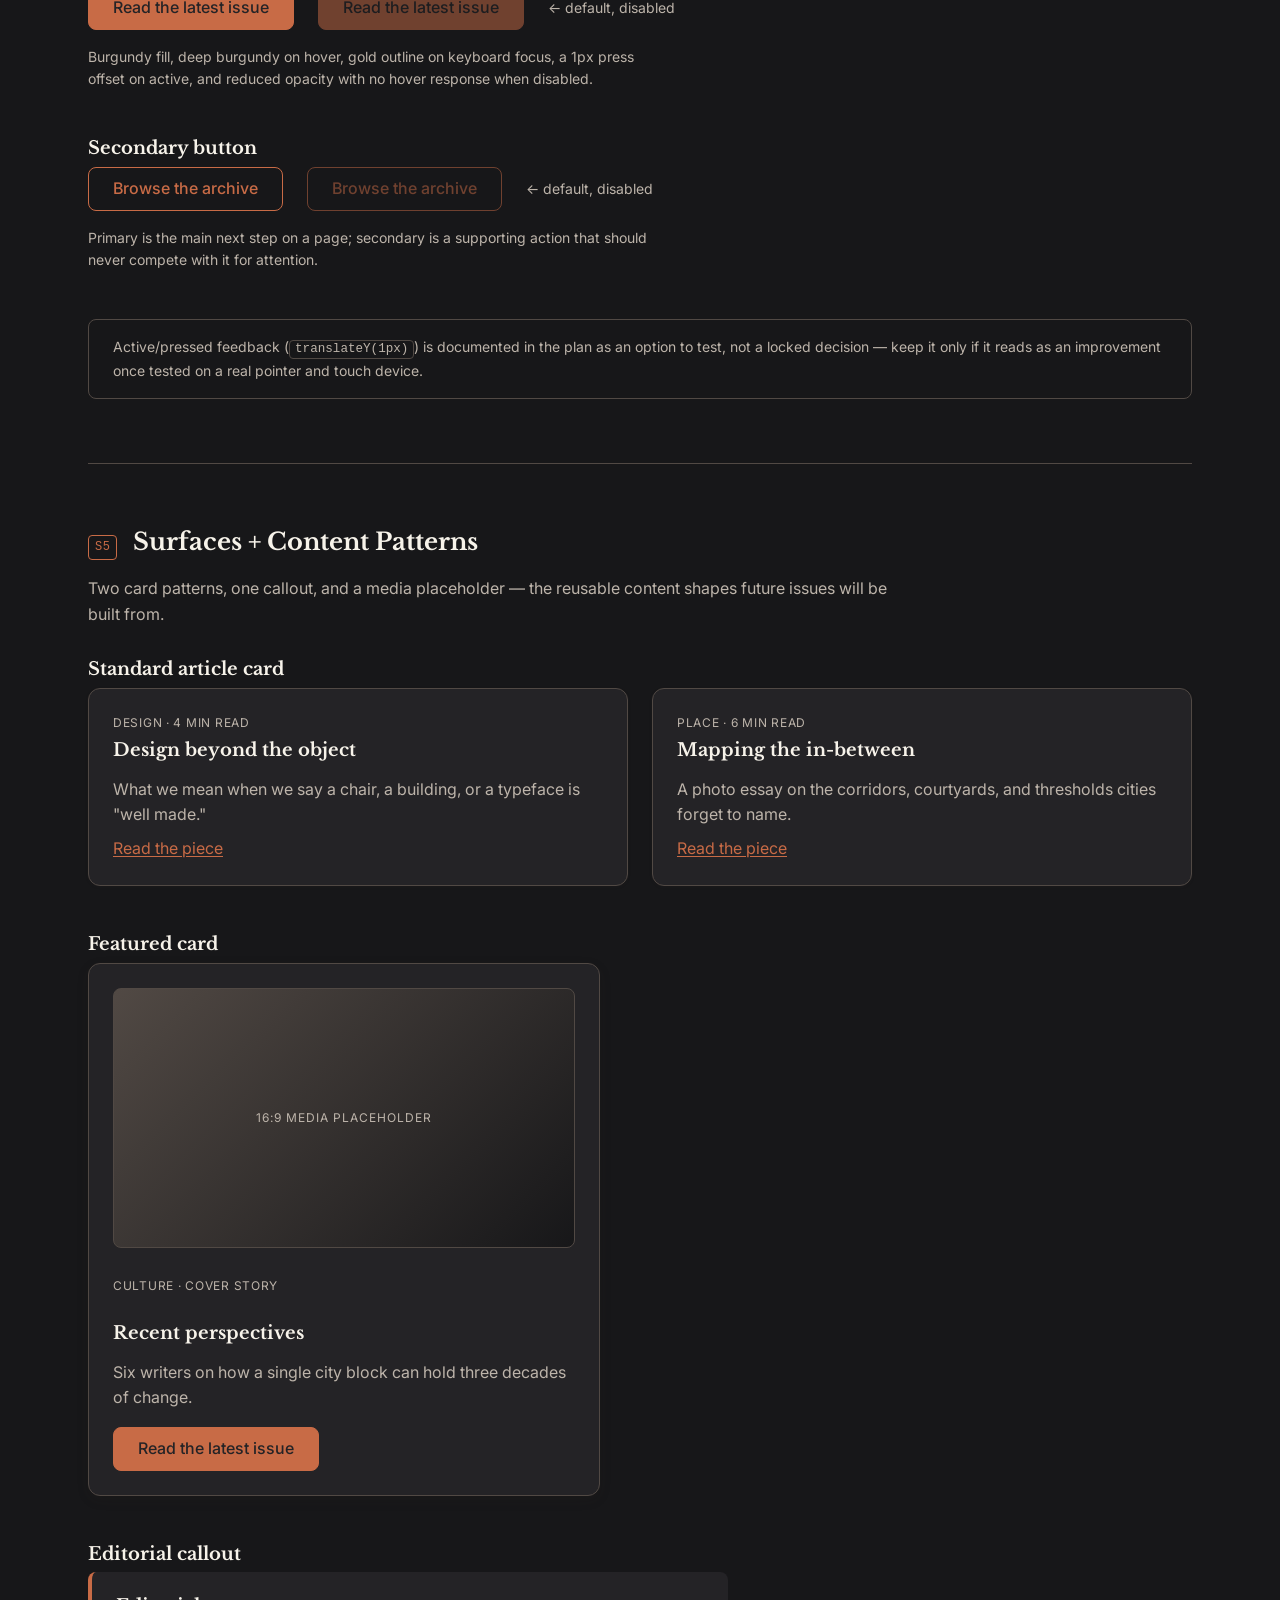
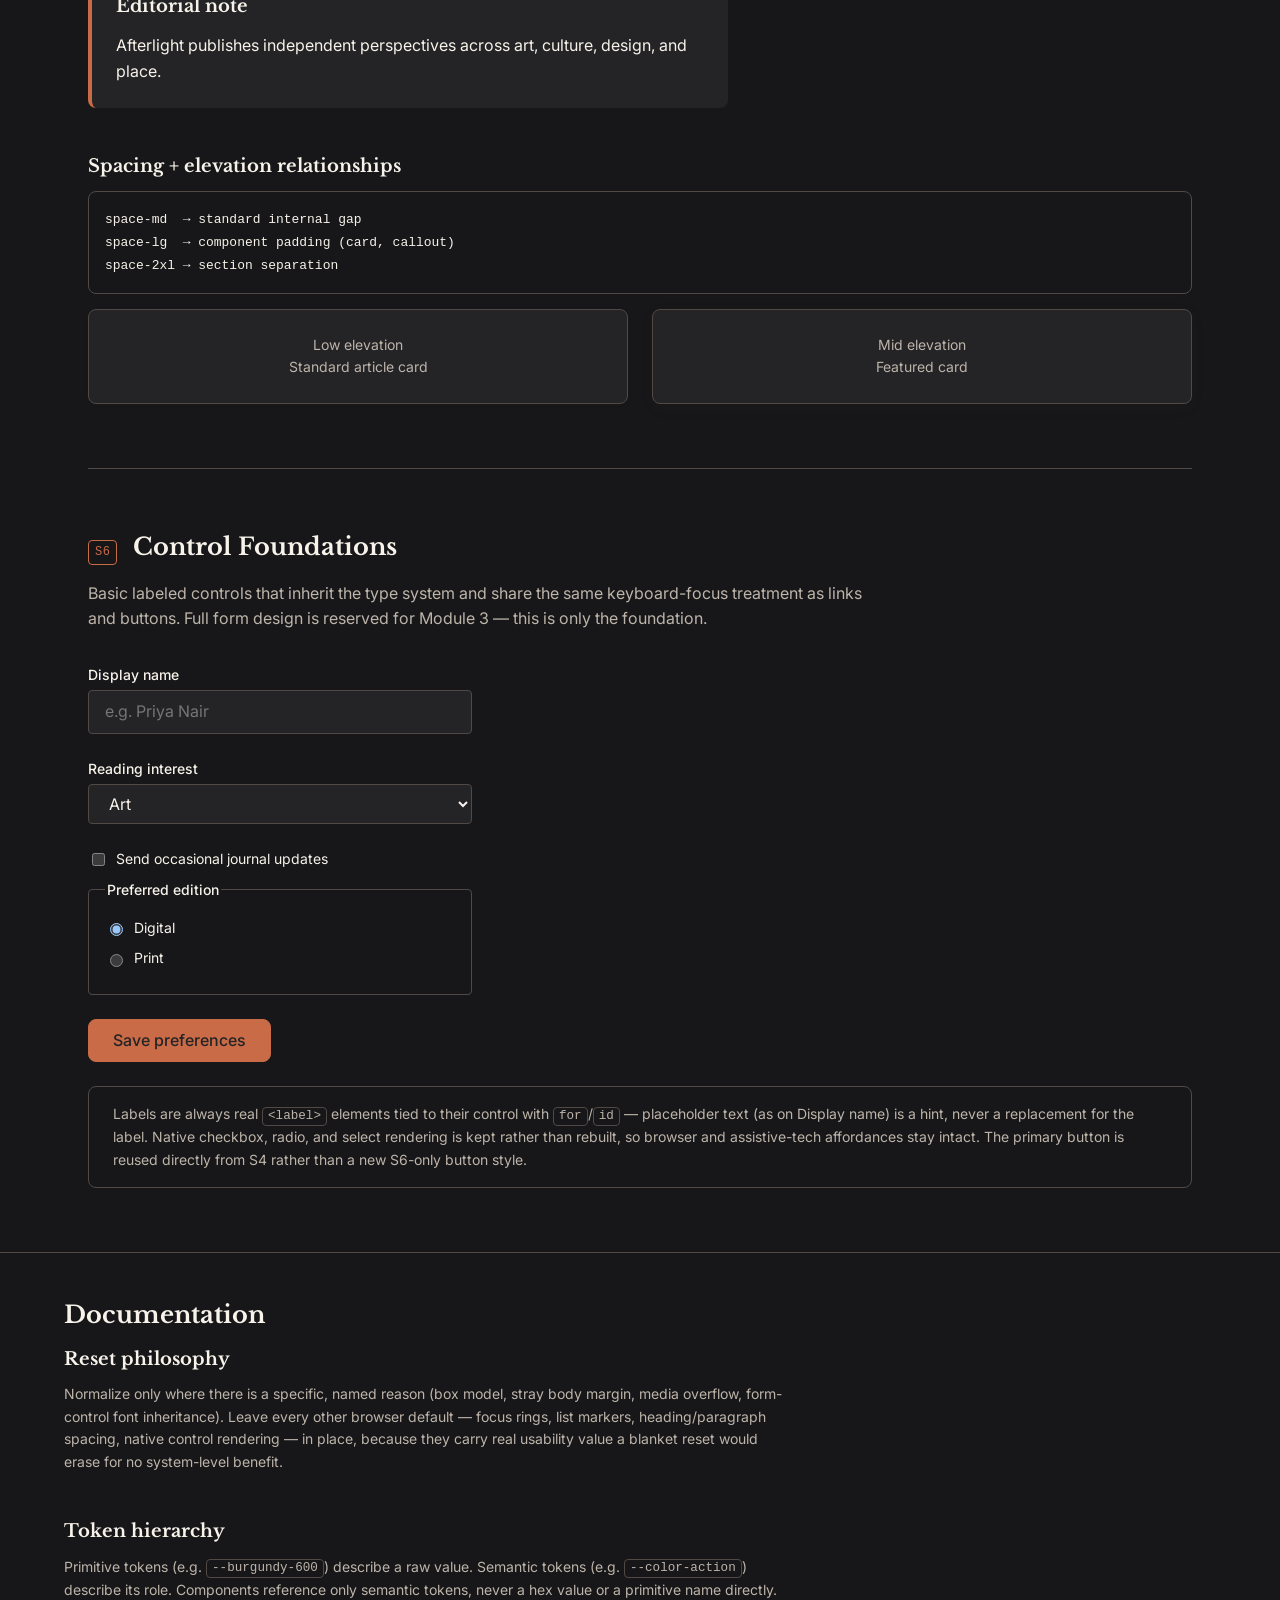
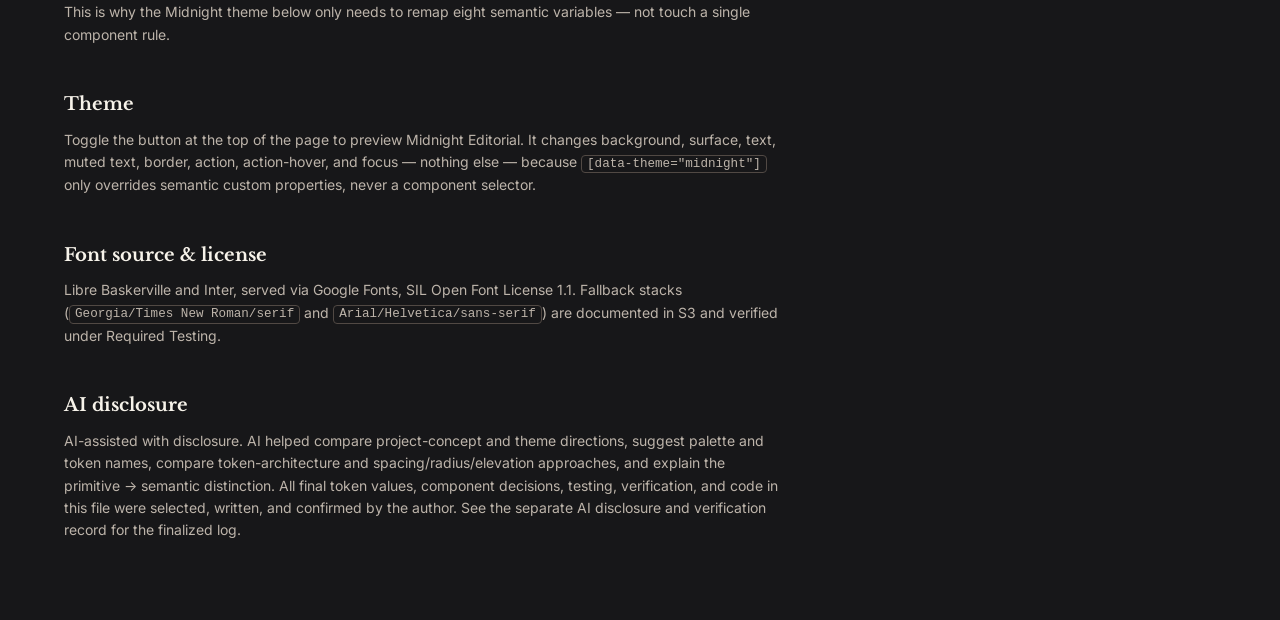
==== commit 91028f02: "Begin integrating Module 5 navigation into Afterlight" ====
--- a/index.html
+++ b/index.html
@@ -20,6 +20,17 @@
     <p class="eyebrow">Art, culture, and creative perspectives</p>
     <h1 class="display" style="margin:0;">Afterlight Journal</h1>
     <p class="brand-line">Stories worth looking at twice.</p>
+      <nav aria-label="Primary navigation"><button class="menu-button" type="button" aria-controls="primary-nav"
+                aria-expanded="false" hidden>Menu</button>
+            <ul class="nav-list" id="primary-nav">
+                <li><a href="index.html" aria-current="page">Home</a></li>
+                <li><a href="visit.html">Visit</a></li>
+                <li><a href="support.html">Get support</a></li>
+                <li><a href="#programs">Programs</a></li>
+                <li><a href="#events">Events</a></li>
+                <li><a href="#resources">Resources</a></li>
+            </ul>
+        </nav>
   </div>
 </header>
 
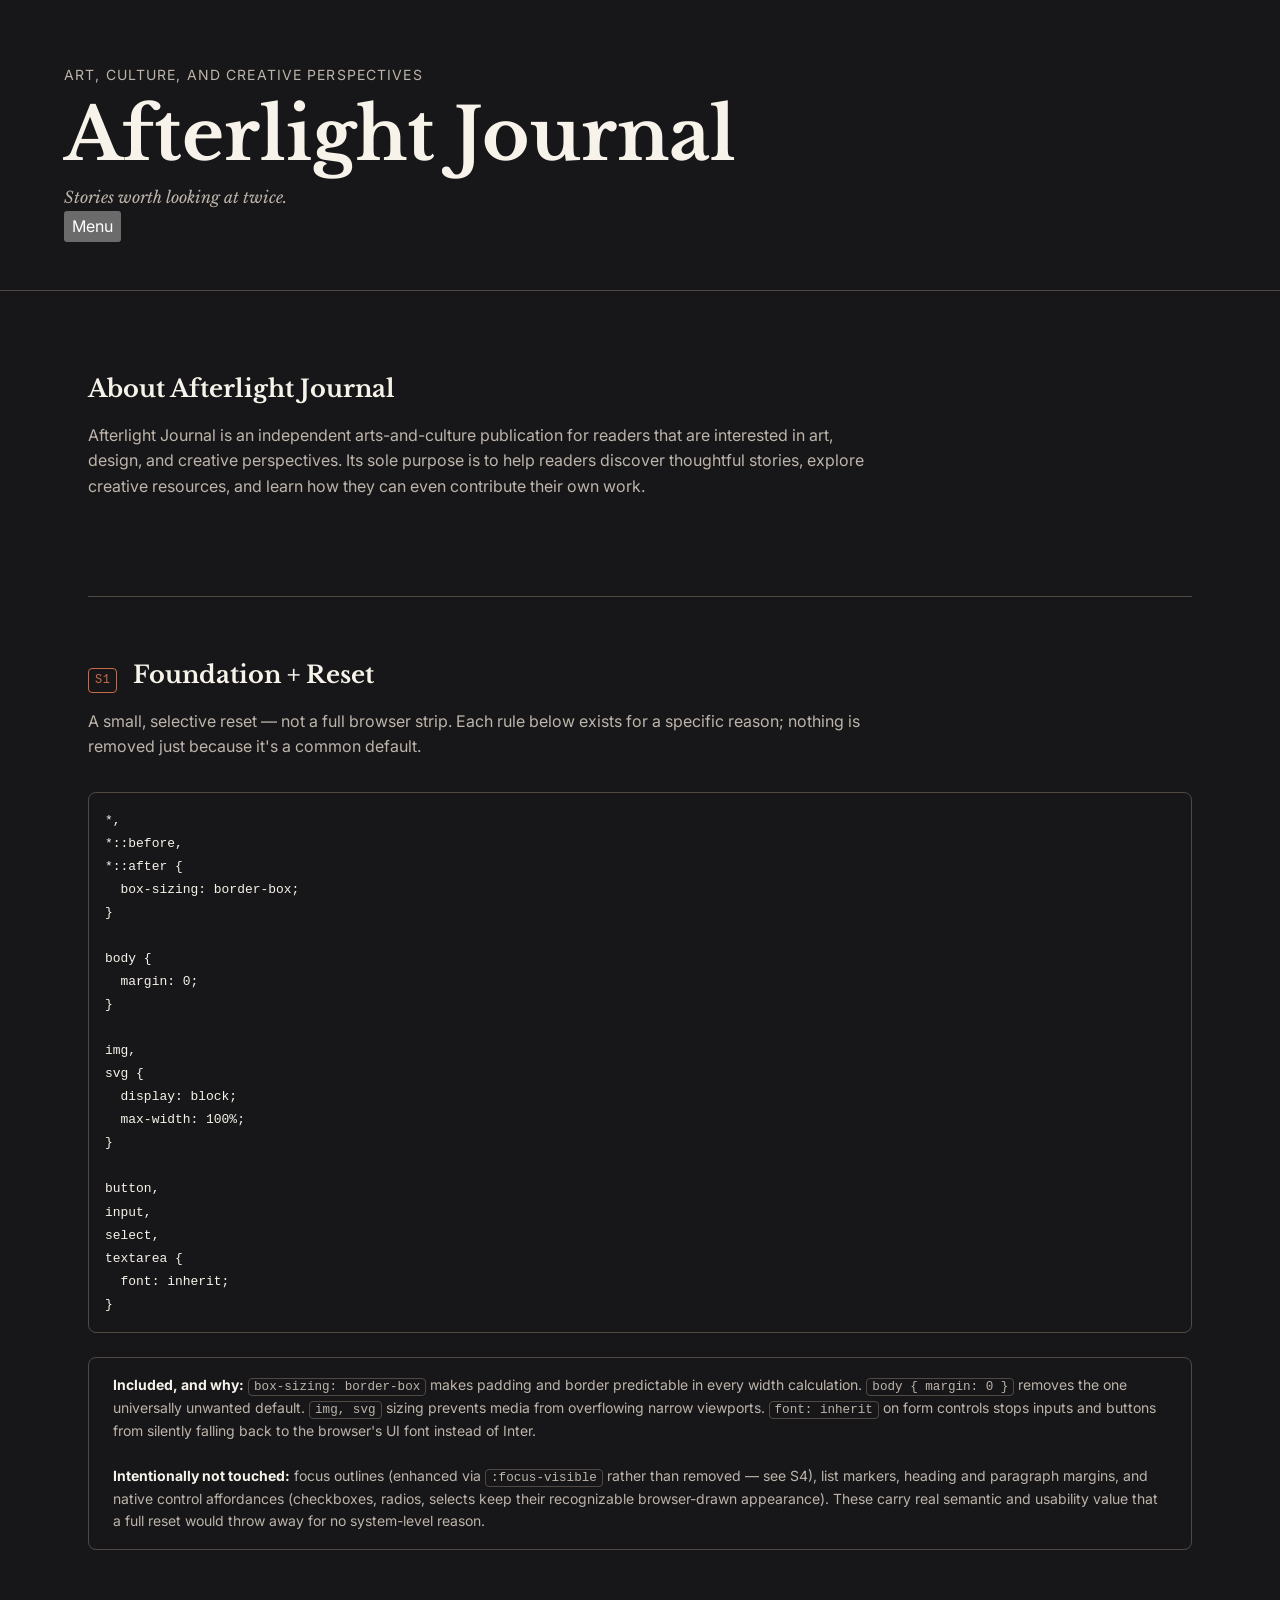
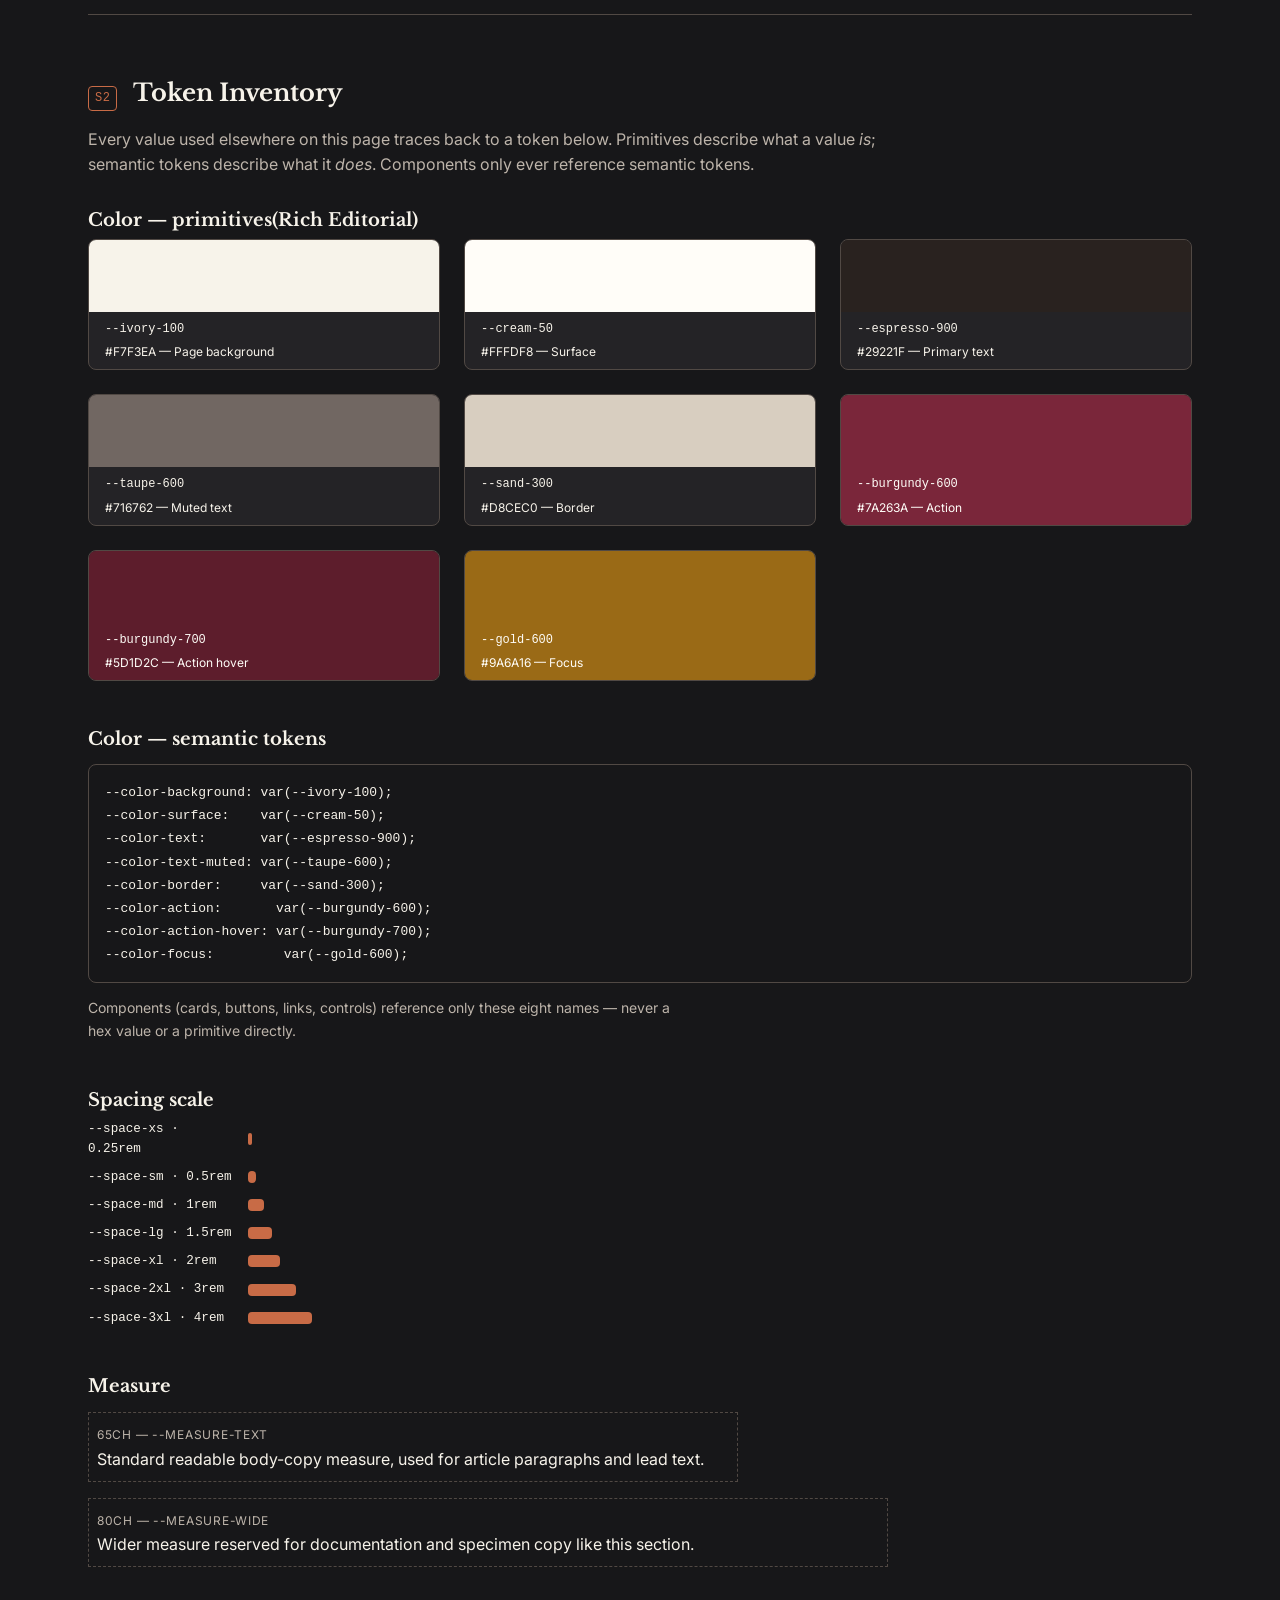
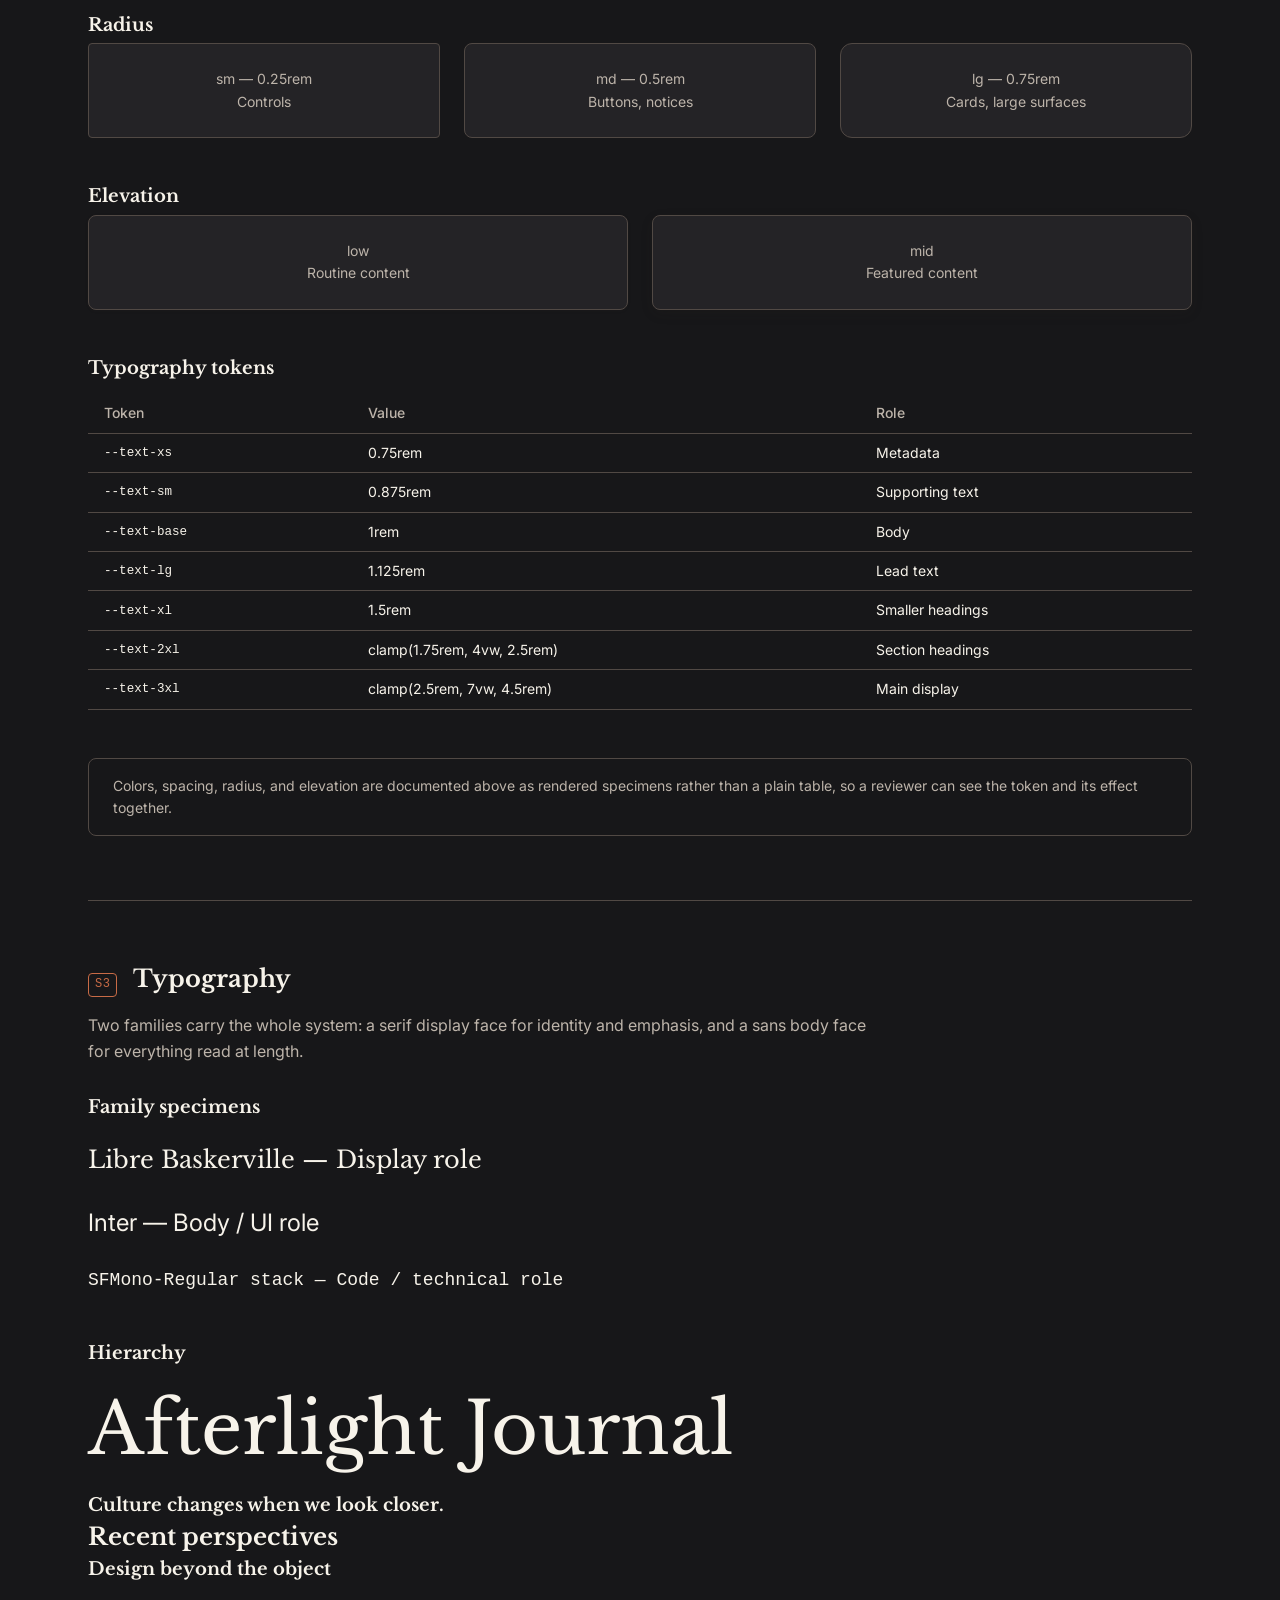
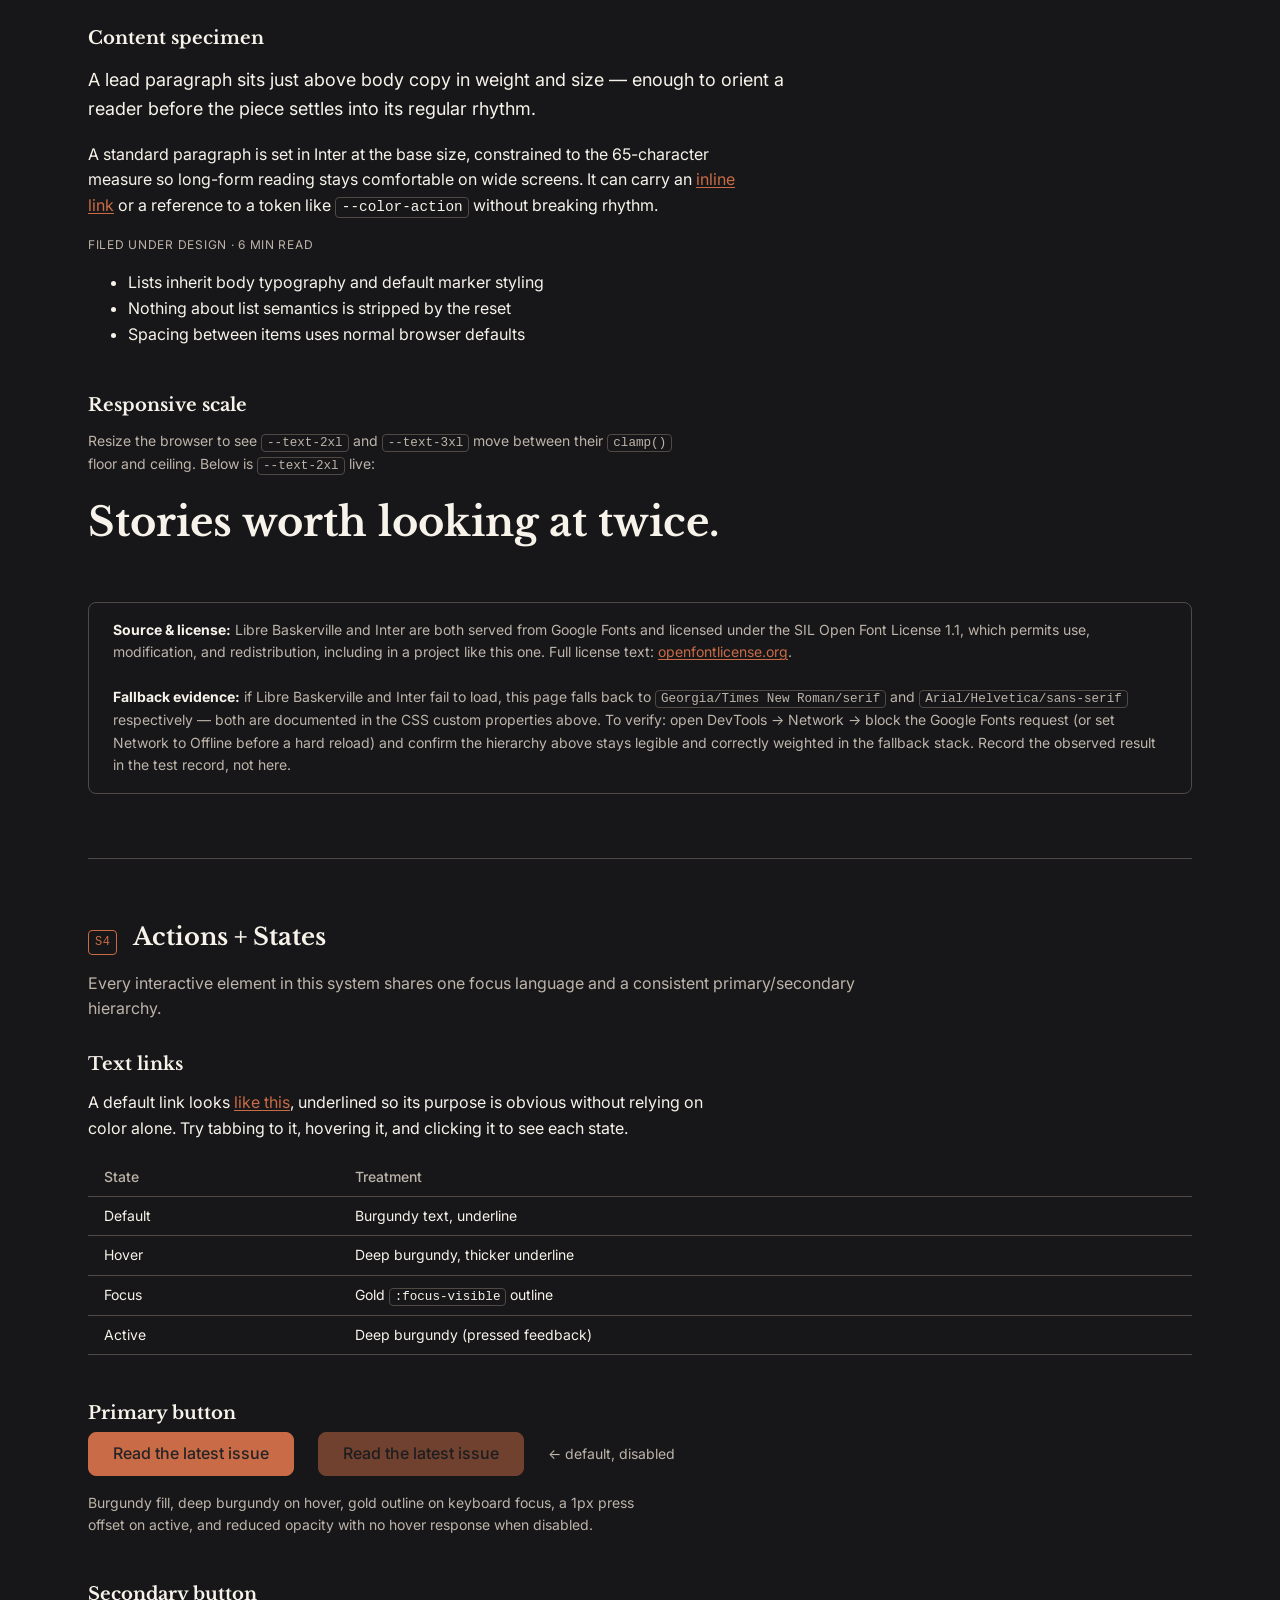
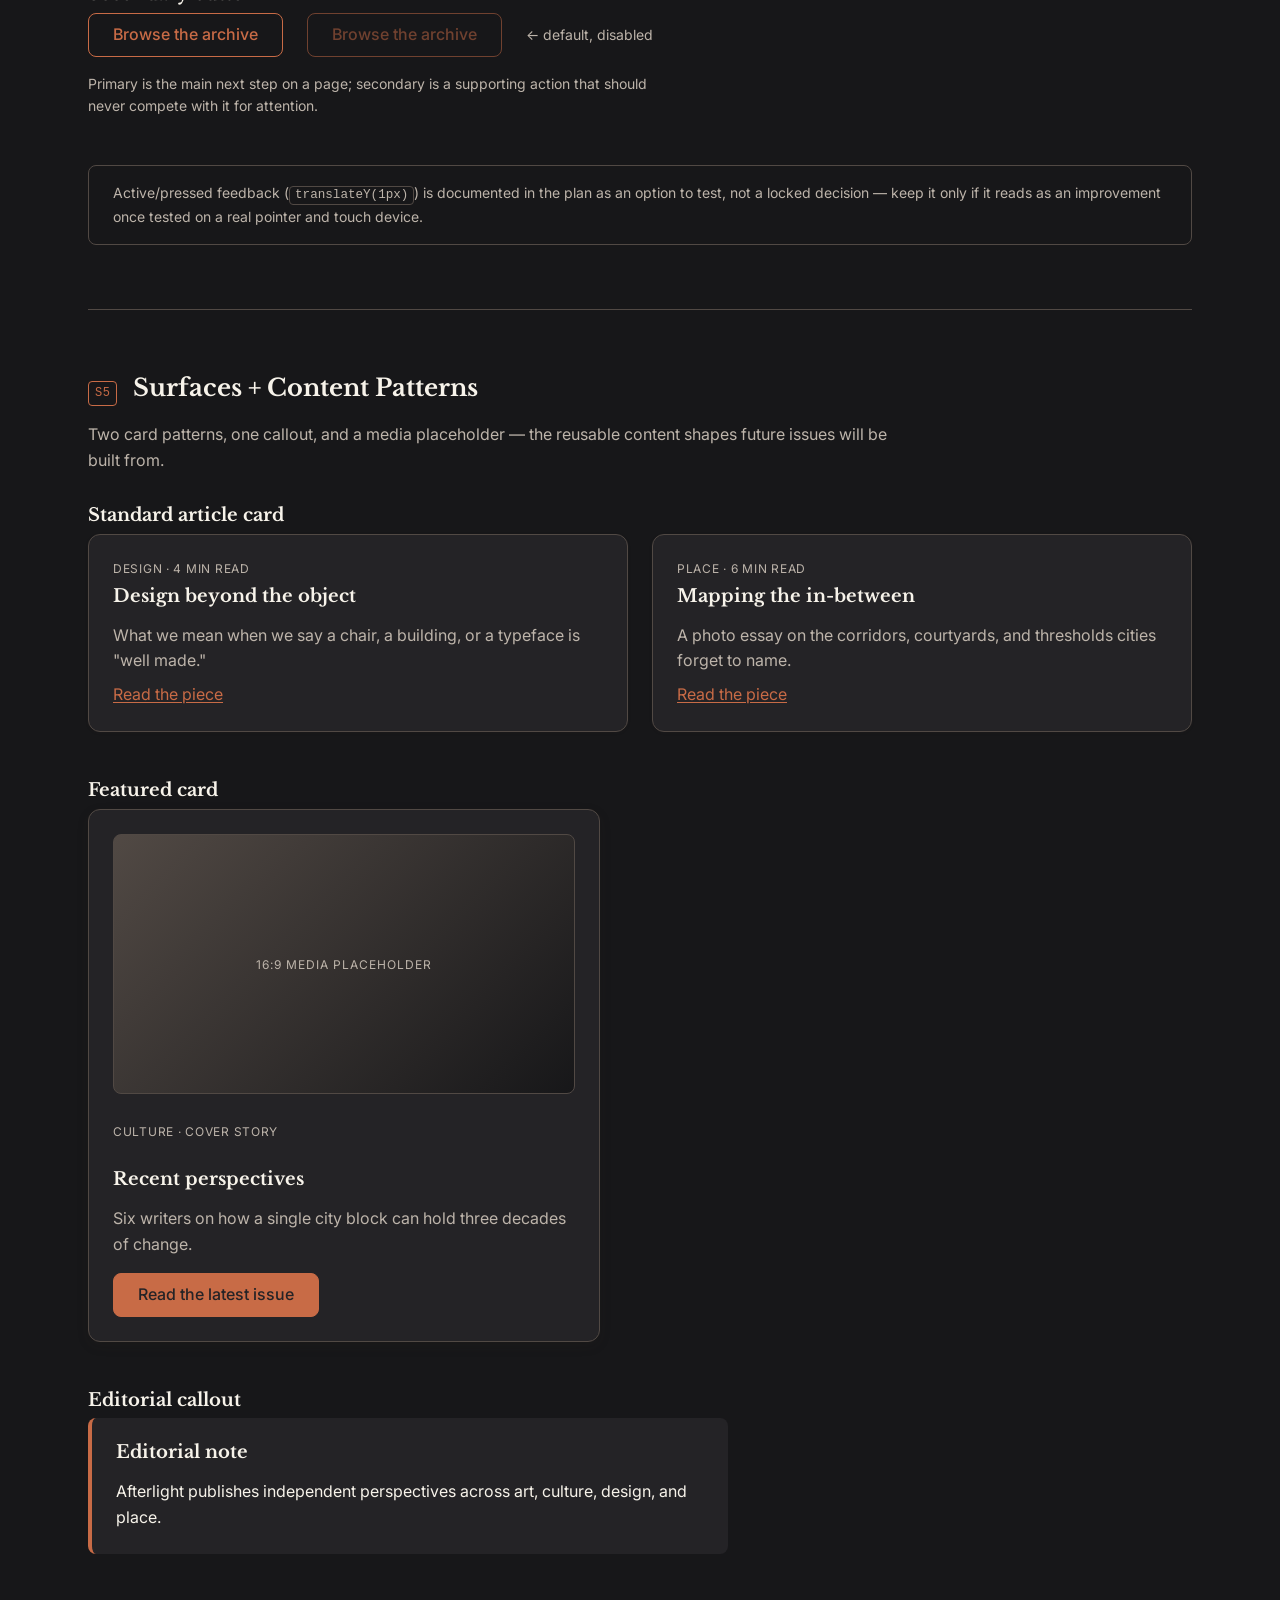
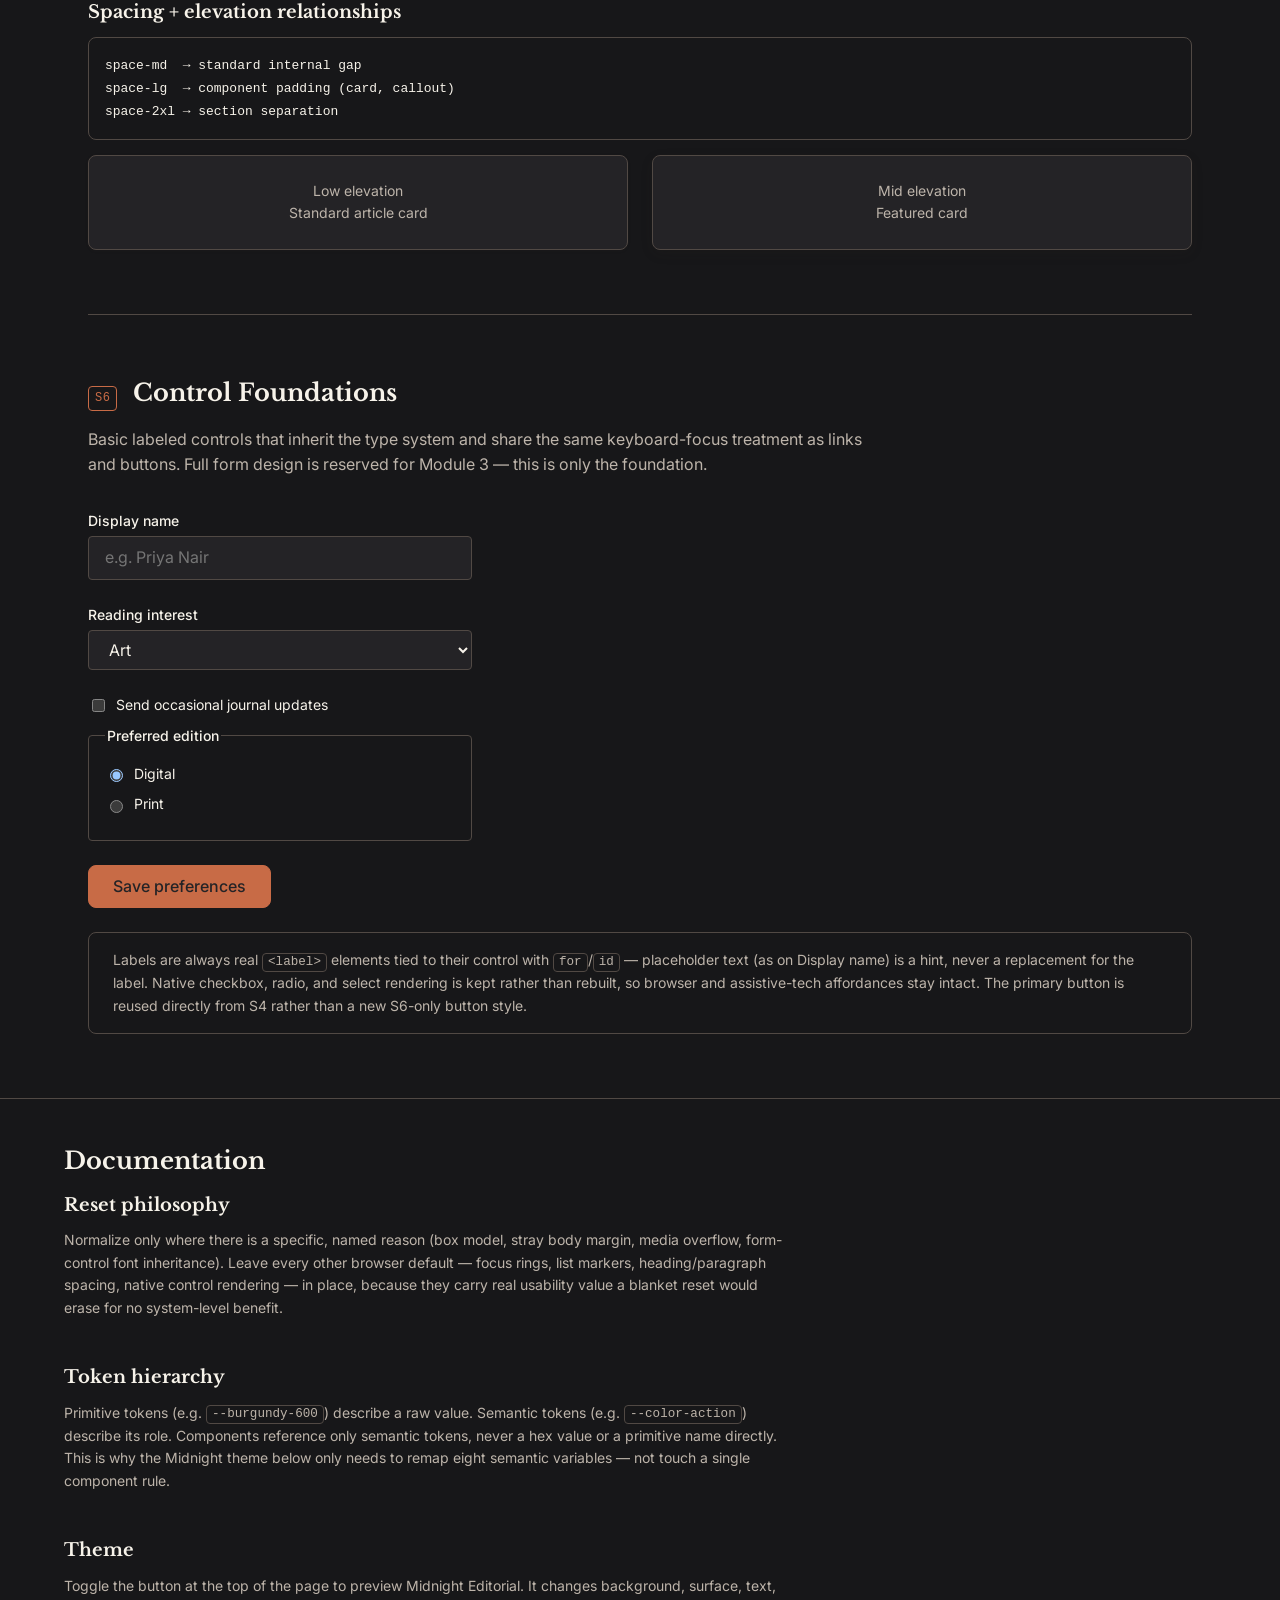
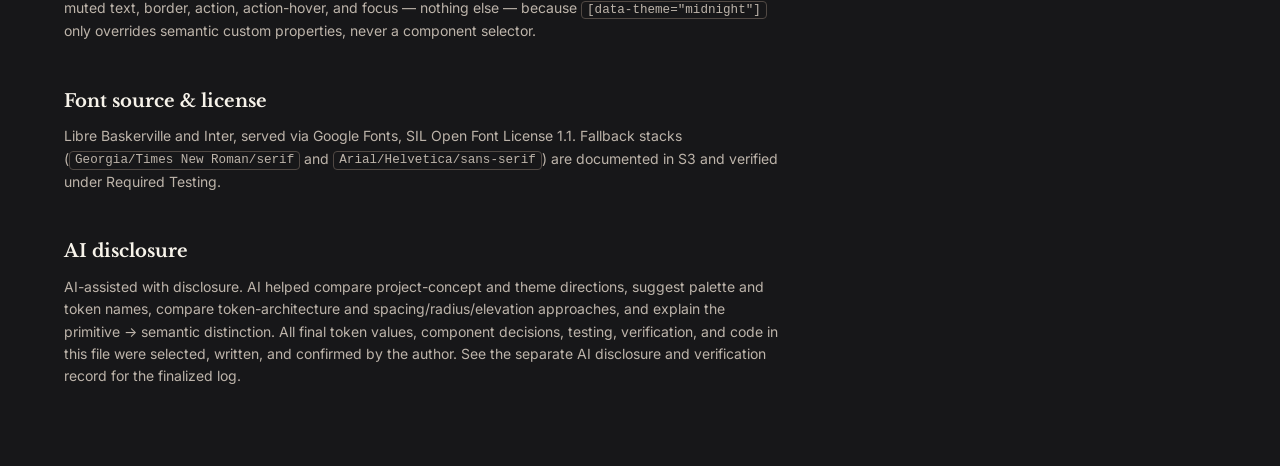
==== commit c1d09291: "Connect navigation script and update Afterlight page links" ====
--- a/index.html
+++ b/index.html
@@ -1,61 +1,67 @@
 <!DOCTYPE html>
 <html lang="en" data-theme="midnight">
+
 <head>
-<meta charset="UTF-8">
-<meta name="viewport" content="width=device-width, initial-scale=1.0">
-<title>Afterlight Journal | Home</title>
-<meta name="description" content="Afterlight Journal is an independent arts-and-culture publication for readers interested in art, design, and creative perspectives.">
-
-<!-- Type: Libre Baskerville (display) + Inter (body). Source/license documented in the footer. -->
-<link rel="preconnect" href="https://fonts.googleapis.com">
-<link rel="preconnect" href="https://fonts.gstatic.com" crossorigin>
-<link href="https://fonts.googleapis.com/css2?family=Libre+Baskerville:ital,wght@0,400;0,700;1,400&family=Inter:wght@400;500;700&display=swap" rel="stylesheet">
-
-<link rel="stylesheet" href="css/styles.css">
+  <meta charset="UTF-8">
+  <meta name="viewport" content="width=device-width, initial-scale=1.0">
+  <title>Afterlight Journal | Home</title>
+  <meta name="description"
+    content="Afterlight Journal is an independent arts-and-culture publication for readers interested in art, design, and creative perspectives.">
+
+  <!-- Type: Libre Baskerville (display) + Inter (body). Source/license documented in the footer. -->
+  <link rel="preconnect" href="https://fonts.googleapis.com">
+  <link rel="preconnect" href="https://fonts.gstatic.com" crossorigin>
+  <link
+    href="https://fonts.googleapis.com/css2?family=Libre+Baskerville:ital,wght@0,400;0,700;1,400&family=Inter:wght@400;500;700&display=swap"
+    rel="stylesheet">
+
+  <link rel="stylesheet" href="css/styles.css">
+  <script src="navigation.js" defer></script>
 </head>
+
 <body>
 
-<header class="site-header">
-  <div class="wrap">
-    <p class="eyebrow">Art, culture, and creative perspectives</p>
-    <h1 class="display" style="margin:0;">Afterlight Journal</h1>
-    <p class="brand-line">Stories worth looking at twice.</p>
+  <header class="site-header">
+    <div class="wrap">
+      <p class="eyebrow">Art, culture, and creative perspectives</p>
+      <h1 class="display" style="margin:0;">Afterlight Journal</h1>
+      <p class="brand-line">Stories worth looking at twice.</p>
       <nav aria-label="Primary navigation"><button class="menu-button" type="button" aria-controls="primary-nav"
-                aria-expanded="false" hidden>Menu</button>
-            <ul class="nav-list" id="primary-nav">
-                <li><a href="index.html" aria-current="page">Home</a></li>
-                <li><a href="visit.html">Visit</a></li>
-                <li><a href="support.html">Get support</a></li>
-                <li><a href="#programs">Programs</a></li>
-                <li><a href="#events">Events</a></li>
-                <li><a href="#resources">Resources</a></li>
-            </ul>
-        </nav>
-  </div>
-</header>
-
-<main>
-
-  <!-- INTRO ================================================================== -->
-  <section class="specimen-section" aria-labelledby="intro-heading">
-    <h2 id="intro-heading" class="h2">About Afterlight Journal</h2>
-    <p class="section-intro measure-wide">
-      Afterlight Journal is an independent arts-and-culture publication for readers that are interested in art, design, and creative perspectives. Its sole purpose is to help readers discover thoughtful stories, explore creative resources, and learn how they can even contribute their own work.
-    </p>
-  </section>
-
-  <!-- S1 — FOUNDATION + RESET ================================================ -->
-  <section class="specimen-section" aria-labelledby="s1-heading">
-    <div class="section-heading">
-      <span class="section-id">S1</span>
-      <h2 id="s1-heading" class="h2" style="margin:0;">Foundation + Reset</h2>
+          aria-expanded="false" hidden>Menu</button>
+        <ul class="nav-list" id="primary-nav">
+          <li><a href="index.html" aria-current="page">Home</a></li>
+          <li><a href="journal.html">Journal</a></li>
+          <li><a href="resources.html">Resources</a></li>
+          <li><a href="contribute.html">Contribute</a></li>
+        </ul>
+      </nav>
     </div>
-    <p class="section-intro measure-wide">
-      A small, selective reset — not a full browser strip. Each rule below exists for a
-      specific reason; nothing is removed just because it's a common default.
-    </p>
-
-    <pre><code>*,
+  </header>
+
+  <main>
+
+    <!-- INTRO ================================================================== -->
+    <section class="specimen-section" aria-labelledby="intro-heading">
+      <h2 id="intro-heading" class="h2">About Afterlight Journal</h2>
+      <p class="section-intro measure-wide">
+        Afterlight Journal is an independent arts-and-culture publication for readers that are interested in art,
+        design, and creative perspectives. Its sole purpose is to help readers discover thoughtful stories, explore
+        creative resources, and learn how they can even contribute their own work.
+      </p>
+    </section>
+
+    <!-- S1 — FOUNDATION + RESET ================================================ -->
+    <section class="specimen-section" aria-labelledby="s1-heading">
+      <div class="section-heading">
+        <span class="section-id">S1</span>
+        <h2 id="s1-heading" class="h2" style="margin:0;">Foundation + Reset</h2>
+      </div>
+      <p class="section-intro measure-wide">
+        A small, selective reset — not a full browser strip. Each rule below exists for a
+        specific reason; nothing is removed just because it's a common default.
+      </p>
+
+      <pre><code>*,
 *::before,
 *::after {
   box-sizing: border-box;
@@ -78,58 +84,79 @@
   font: inherit;
 }</code></pre>
 
-    <div class="usage-note">
-      <strong>Included, and why:</strong> <code>box-sizing: border-box</code> makes padding and
-      border predictable in every width calculation. <code>body { margin: 0 }</code> removes the
-      one universally unwanted default. <code>img, svg</code> sizing prevents media from
-      overflowing narrow viewports. <code>font: inherit</code> on form controls stops inputs and
-      buttons from silently falling back to the browser's UI font instead of Inter.
-      <br><br>
-      <strong>Intentionally not touched:</strong> focus outlines (enhanced via
-      <code>:focus-visible</code> rather than removed — see S4), list markers, heading and
-      paragraph margins, and native control affordances (checkboxes, radios, selects keep
-      their recognizable browser-drawn appearance). These carry real semantic and usability
-      value that a full reset would throw away for no system-level reason.
-    </div>
-  </section>
-
-  <!-- S2 — TOKEN INVENTORY ==================================================== -->
-  <section class="specimen-section" aria-labelledby="s2-heading">
-    <div class="section-heading">
-      <span class="section-id">S2</span>
-      <h2 id="s2-heading" class="h2" style="margin:0;">Token Inventory</h2>
-    </div>
-    <p class="section-intro measure-wide">
-      Every value used elsewhere on this page traces back to a token below. Primitives
-      describe what a value <em>is</em>; semantic tokens describe what it <em>does</em>.
-      Components only ever reference semantic tokens.
-    </p>
-
-    <div class="subsection">
-      <h3>Color — primitives(Rich Editorial)</h3>
-      <div class="card-grid">
-        <div class="swatch"><div class="swatch-color" style="background:#f7f3ea;"></div>
-          <div class="swatch-meta"><span class="token-name">--ivory-100</span><span>#F7F3EA — Page background</span></div></div>
-        <div class="swatch"><div class="swatch-color" style="background:#fffdf8;"></div>
-          <div class="swatch-meta"><span class="token-name">--cream-50</span><span>#FFFDF8 — Surface</span></div></div>
-        <div class="swatch"><div class="swatch-color" style="background:#29221f;"></div>
-          <div class="swatch-meta"><span class="token-name">--espresso-900</span><span>#29221F — Primary text</span></div></div>
-        <div class="swatch"><div class="swatch-color" style="background:#716762;"></div>
-          <div class="swatch-meta"><span class="token-name">--taupe-600</span><span>#716762 — Muted text</span></div></div>
-        <div class="swatch"><div class="swatch-color" style="background:#d8cec0;"></div>
-          <div class="swatch-meta"><span class="token-name">--sand-300</span><span>#D8CEC0 — Border</span></div></div>
-        <div class="swatch"><div class="swatch-color" style="background:#7a263a;"></div>
-          <div class="swatch-meta" style="color:#fffdf8;background:#7a263a;"><span class="token-name">--burgundy-600</span><span>#7A263A — Action</span></div></div>
-        <div class="swatch"><div class="swatch-color" style="background:#5d1d2c;"></div>
-          <div class="swatch-meta" style="color:#fffdf8;background:#5d1d2c;"><span class="token-name">--burgundy-700</span><span>#5D1D2C — Action hover</span></div></div>
-        <div class="swatch"><div class="swatch-color" style="background:#9a6a16;"></div>
-          <div class="swatch-meta" style="color:#fffdf8;background:#9a6a16;"><span class="token-name">--gold-600</span><span>#9A6A16 — Focus</span></div></div>
-      </div>
-    </div>
-
-    <div class="subsection">
-      <h3>Color — semantic tokens</h3>
-      <pre><code>--color-background: var(--ivory-100);
+      <div class="usage-note">
+        <strong>Included, and why:</strong> <code>box-sizing: border-box</code> makes padding and
+        border predictable in every width calculation. <code>body { margin: 0 }</code> removes the
+        one universally unwanted default. <code>img, svg</code> sizing prevents media from
+        overflowing narrow viewports. <code>font: inherit</code> on form controls stops inputs and
+        buttons from silently falling back to the browser's UI font instead of Inter.
+        <br><br>
+        <strong>Intentionally not touched:</strong> focus outlines (enhanced via
+        <code>:focus-visible</code> rather than removed — see S4), list markers, heading and
+        paragraph margins, and native control affordances (checkboxes, radios, selects keep
+        their recognizable browser-drawn appearance). These carry real semantic and usability
+        value that a full reset would throw away for no system-level reason.
+      </div>
+    </section>
+
+    <!-- S2 — TOKEN INVENTORY ==================================================== -->
+    <section class="specimen-section" aria-labelledby="s2-heading">
+      <div class="section-heading">
+        <span class="section-id">S2</span>
+        <h2 id="s2-heading" class="h2" style="margin:0;">Token Inventory</h2>
+      </div>
+      <p class="section-intro measure-wide">
+        Every value used elsewhere on this page traces back to a token below. Primitives
+        describe what a value <em>is</em>; semantic tokens describe what it <em>does</em>.
+        Components only ever reference semantic tokens.
+      </p>
+
+      <div class="subsection">
+        <h3>Color — primitives(Rich Editorial)</h3>
+        <div class="card-grid">
+          <div class="swatch">
+            <div class="swatch-color" style="background:#f7f3ea;"></div>
+            <div class="swatch-meta"><span class="token-name">--ivory-100</span><span>#F7F3EA — Page background</span>
+            </div>
+          </div>
+          <div class="swatch">
+            <div class="swatch-color" style="background:#fffdf8;"></div>
+            <div class="swatch-meta"><span class="token-name">--cream-50</span><span>#FFFDF8 — Surface</span></div>
+          </div>
+          <div class="swatch">
+            <div class="swatch-color" style="background:#29221f;"></div>
+            <div class="swatch-meta"><span class="token-name">--espresso-900</span><span>#29221F — Primary text</span>
+            </div>
+          </div>
+          <div class="swatch">
+            <div class="swatch-color" style="background:#716762;"></div>
+            <div class="swatch-meta"><span class="token-name">--taupe-600</span><span>#716762 — Muted text</span></div>
+          </div>
+          <div class="swatch">
+            <div class="swatch-color" style="background:#d8cec0;"></div>
+            <div class="swatch-meta"><span class="token-name">--sand-300</span><span>#D8CEC0 — Border</span></div>
+          </div>
+          <div class="swatch">
+            <div class="swatch-color" style="background:#7a263a;"></div>
+            <div class="swatch-meta" style="color:#fffdf8;background:#7a263a;"><span
+                class="token-name">--burgundy-600</span><span>#7A263A — Action</span></div>
+          </div>
+          <div class="swatch">
+            <div class="swatch-color" style="background:#5d1d2c;"></div>
+            <div class="swatch-meta" style="color:#fffdf8;background:#5d1d2c;"><span
+                class="token-name">--burgundy-700</span><span>#5D1D2C — Action hover</span></div>
+          </div>
+          <div class="swatch">
+            <div class="swatch-color" style="background:#9a6a16;"></div>
+            <div class="swatch-meta" style="color:#fffdf8;background:#9a6a16;"><span
+                class="token-name">--gold-600</span><span>#9A6A16 — Focus</span></div>
+          </div>
+        </div>
+      </div>
+
+      <div class="subsection">
+        <h3>Color — semantic tokens</h3>
+        <pre><code>--color-background: var(--ivory-100);
 --color-surface:    var(--cream-50);
 --color-text:       var(--espresso-900);
 --color-text-muted: var(--taupe-600);
@@ -137,393 +164,461 @@
 --color-action:       var(--burgundy-600);
 --color-action-hover: var(--burgundy-700);
 --color-focus:         var(--gold-600);</code></pre>
-      <p class="text-muted" style="font-size:var(--text-sm);">
-        Components (cards, buttons, links, controls) reference only these eight names —
-        never a hex value or a primitive directly.
+        <p class="text-muted" style="font-size:var(--text-sm);">
+          Components (cards, buttons, links, controls) reference only these eight names —
+          never a hex value or a primitive directly.
+        </p>
+      </div>
+
+      <div class="subsection">
+        <h3>Spacing scale</h3>
+        <div class="spacing-demo">
+          <div class="spacing-row"><span class="mono" style="width:9rem;">--space-xs · 0.25rem</span>
+            <div class="spacing-bar" style="width:0.25rem;"></div>
+          </div>
+          <div class="spacing-row"><span class="mono" style="width:9rem;">--space-sm · 0.5rem</span>
+            <div class="spacing-bar" style="width:0.5rem;"></div>
+          </div>
+          <div class="spacing-row"><span class="mono" style="width:9rem;">--space-md · 1rem</span>
+            <div class="spacing-bar" style="width:1rem;"></div>
+          </div>
+          <div class="spacing-row"><span class="mono" style="width:9rem;">--space-lg · 1.5rem</span>
+            <div class="spacing-bar" style="width:1.5rem;"></div>
+          </div>
+          <div class="spacing-row"><span class="mono" style="width:9rem;">--space-xl · 2rem</span>
+            <div class="spacing-bar" style="width:2rem;"></div>
+          </div>
+          <div class="spacing-row"><span class="mono" style="width:9rem;">--space-2xl · 3rem</span>
+            <div class="spacing-bar" style="width:3rem;"></div>
+          </div>
+          <div class="spacing-row"><span class="mono" style="width:9rem;">--space-3xl · 4rem</span>
+            <div class="spacing-bar" style="width:4rem;"></div>
+          </div>
+        </div>
+      </div>
+
+      <div class="subsection">
+        <h3>Measure</h3>
+        <p style="max-width:var(--measure-text); border:1px dashed var(--color-border); padding:var(--space-sm);">
+          <span class="metadata">65ch — --measure-text</span><br>
+          Standard readable body-copy measure, used for article paragraphs and lead text.
+        </p>
+        <p
+          style="max-width:var(--measure-wide); border:1px dashed var(--color-border); padding:var(--space-sm); margin-top:var(--space-sm);">
+          <span class="metadata">80ch — --measure-wide</span><br>
+          Wider measure reserved for documentation and specimen copy like this section.
+        </p>
+      </div>
+
+      <div class="subsection">
+        <h3>Radius</h3>
+        <div class="card-grid">
+          <div class="radius-demo sm">sm — 0.25rem<br>Controls</div>
+          <div class="radius-demo md">md — 0.5rem<br>Buttons, notices</div>
+          <div class="radius-demo lg">lg — 0.75rem<br>Cards, large surfaces</div>
+        </div>
+      </div>
+
+      <div class="subsection">
+        <h3>Elevation</h3>
+        <div class="card-grid">
+          <div class="elevation-demo low">low<br>Routine content</div>
+          <div class="elevation-demo mid">mid<br>Featured content</div>
+        </div>
+      </div>
+
+      <div class="subsection">
+        <h3>Typography tokens</h3>
+        <table class="states-table">
+          <thead>
+            <tr>
+              <th>Token</th>
+              <th>Value</th>
+              <th>Role</th>
+            </tr>
+          </thead>
+          <tbody>
+            <tr>
+              <td class="mono">--text-xs</td>
+              <td>0.75rem</td>
+              <td>Metadata</td>
+            </tr>
+            <tr>
+              <td class="mono">--text-sm</td>
+              <td>0.875rem</td>
+              <td>Supporting text</td>
+            </tr>
+            <tr>
+              <td class="mono">--text-base</td>
+              <td>1rem</td>
+              <td>Body</td>
+            </tr>
+            <tr>
+              <td class="mono">--text-lg</td>
+              <td>1.125rem</td>
+              <td>Lead text</td>
+            </tr>
+            <tr>
+              <td class="mono">--text-xl</td>
+              <td>1.5rem</td>
+              <td>Smaller headings</td>
+            </tr>
+            <tr>
+              <td class="mono">--text-2xl</td>
+              <td>clamp(1.75rem, 4vw, 2.5rem)</td>
+              <td>Section headings</td>
+            </tr>
+            <tr>
+              <td class="mono">--text-3xl</td>
+              <td>clamp(2.5rem, 7vw, 4.5rem)</td>
+              <td>Main display</td>
+            </tr>
+          </tbody>
+        </table>
+      </div>
+
+      <div class="usage-note">
+        Colors, spacing, radius, and elevation are documented above as rendered specimens
+        rather than a plain table, so a reviewer can see the token and its effect together.
+      </div>
+    </section>
+
+    <!-- S3 — TYPOGRAPHY ========================================================= -->
+    <section class="specimen-section" aria-labelledby="s3-heading">
+      <div class="section-heading">
+        <span class="section-id">S3</span>
+        <h2 id="s3-heading" class="h2" style="margin:0;">Typography</h2>
+      </div>
+      <p class="section-intro measure-wide">
+        Two families carry the whole system: a serif display face for identity and
+        emphasis, and a sans body face for everything read at length.
       </p>
-    </div>
-
-    <div class="subsection">
-      <h3>Spacing scale</h3>
-      <div class="spacing-demo">
-        <div class="spacing-row"><span class="mono" style="width:9rem;">--space-xs · 0.25rem</span><div class="spacing-bar" style="width:0.25rem;"></div></div>
-        <div class="spacing-row"><span class="mono" style="width:9rem;">--space-sm · 0.5rem</span><div class="spacing-bar" style="width:0.5rem;"></div></div>
-        <div class="spacing-row"><span class="mono" style="width:9rem;">--space-md · 1rem</span><div class="spacing-bar" style="width:1rem;"></div></div>
-        <div class="spacing-row"><span class="mono" style="width:9rem;">--space-lg · 1.5rem</span><div class="spacing-bar" style="width:1.5rem;"></div></div>
-        <div class="spacing-row"><span class="mono" style="width:9rem;">--space-xl · 2rem</span><div class="spacing-bar" style="width:2rem;"></div></div>
-        <div class="spacing-row"><span class="mono" style="width:9rem;">--space-2xl · 3rem</span><div class="spacing-bar" style="width:3rem;"></div></div>
-        <div class="spacing-row"><span class="mono" style="width:9rem;">--space-3xl · 4rem</span><div class="spacing-bar" style="width:4rem;"></div></div>
-      </div>
-    </div>
-
-    <div class="subsection">
-      <h3>Measure</h3>
-      <p style="max-width:var(--measure-text); border:1px dashed var(--color-border); padding:var(--space-sm);">
-        <span class="metadata">65ch — --measure-text</span><br>
-        Standard readable body-copy measure, used for article paragraphs and lead text.
+
+      <div class="subsection">
+        <h3>Family specimens</h3>
+        <p style="font-family:var(--font-display); font-size:var(--text-xl);">Libre Baskerville — Display role</p>
+        <p style="font-family:var(--font-body); font-size:var(--text-xl);">Inter — Body / UI role</p>
+        <p class="mono" style="font-size:var(--text-lg);">SFMono-Regular stack — Code / technical role</p>
+      </div>
+
+      <div class="subsection">
+        <h3>Hierarchy</h3>
+        <p class="display" style="font-family:var(--font-display); margin:0 0 var(--space-sm);">Afterlight Journal</p>
+        <h3 style="margin:0 0 var(--space-sm);">Culture changes when we look closer.</h3>
+        <h2 style="margin:0 0 var(--space-sm);">Recent perspectives</h2>
+        <h3 style="margin:0;">Design beyond the object</h3>
+      </div>
+
+      <div class="subsection">
+        <h3>Content specimen</h3>
+        <p class="lead">
+          A lead paragraph sits just above body copy in weight and size — enough to
+          orient a reader before the piece settles into its regular rhythm.
+        </p>
+        <p>
+          A standard paragraph is set in Inter at the base size, constrained to the
+          65-character measure so long-form reading stays comfortable on wide screens.
+          It can carry an <a href="#s4-heading">inline link</a> or a reference to a token
+          like <code>--color-action</code> without breaking rhythm.
+        </p>
+        <p class="metadata">Filed under Design · 6 min read</p>
+        <ul>
+          <li>Lists inherit body typography and default marker styling</li>
+          <li>Nothing about list semantics is stripped by the reset</li>
+          <li>Spacing between items uses normal browser defaults</li>
+        </ul>
+      </div>
+
+      <div class="subsection">
+        <h3>Responsive scale</h3>
+        <p class="text-muted" style="font-size:var(--text-sm);">
+          Resize the browser to see <code>--text-2xl</code> and <code>--text-3xl</code> move
+          between their <code>clamp()</code> floor and ceiling. Below is <code>--text-2xl</code>
+          live:
+        </p>
+        <p
+          style="font-family:var(--font-display); font-size:var(--text-2xl); font-weight:var(--weight-bold); margin:0;">
+          Stories worth looking at twice.
+        </p>
+      </div>
+
+      <div class="usage-note">
+        <strong>Source &amp; license:</strong> Libre Baskerville and Inter are both served from
+        Google Fonts and licensed under the SIL Open Font License 1.1, which permits use,
+        modification, and redistribution, including in a project like this one. Full license
+        text: <a href="https://openfontlicense.org/" target="_blank" rel="noopener">openfontlicense.org</a>.
+        <br><br>
+        <strong>Fallback evidence:</strong> if Libre Baskerville and Inter fail to load, this
+        page falls back to <code>Georgia/Times New Roman/serif</code> and
+        <code>Arial/Helvetica/sans-serif</code> respectively — both are documented in the CSS
+        custom properties above. To verify: open DevTools → Network → block the Google Fonts
+        request (or set Network to Offline before a hard reload) and confirm the hierarchy
+        above stays legible and correctly weighted in the fallback stack. Record the observed
+        result in the test record, not here.
+      </div>
+    </section>
+
+    <!-- S4 — ACTIONS + STATES =================================================== -->
+    <section class="specimen-section" aria-labelledby="s4-heading">
+      <div class="section-heading">
+        <span class="section-id">S4</span>
+        <h2 id="s4-heading" class="h2" style="margin:0;">Actions + States</h2>
+      </div>
+      <p class="section-intro measure-wide">
+        Every interactive element in this system shares one focus language and a
+        consistent primary/secondary hierarchy.
       </p>
-      <p style="max-width:var(--measure-wide); border:1px dashed var(--color-border); padding:var(--space-sm); margin-top:var(--space-sm);">
-        <span class="metadata">80ch — --measure-wide</span><br>
-        Wider measure reserved for documentation and specimen copy like this section.
+
+      <div class="subsection">
+        <h3>Text links</h3>
+        <p>
+          A default link looks <a href="#">like this</a>, underlined so its purpose is
+          obvious without relying on color alone. Try tabbing to it, hovering it, and
+          clicking it to see each state.
+        </p>
+        <table class="states-table">
+          <thead>
+            <tr>
+              <th>State</th>
+              <th>Treatment</th>
+            </tr>
+          </thead>
+          <tbody>
+            <tr>
+              <td>Default</td>
+              <td>Burgundy text, underline</td>
+            </tr>
+            <tr>
+              <td>Hover</td>
+              <td>Deep burgundy, thicker underline</td>
+            </tr>
+            <tr>
+              <td>Focus</td>
+              <td>Gold <code>:focus-visible</code> outline</td>
+            </tr>
+            <tr>
+              <td>Active</td>
+              <td>Deep burgundy (pressed feedback)</td>
+            </tr>
+          </tbody>
+        </table>
+      </div>
+
+      <div class="subsection">
+        <h3>Primary button</h3>
+        <div class="demo-row">
+          <button type="button" class="btn btn-primary">Read the latest issue</button>
+          <button type="button" class="btn btn-primary" disabled>Read the latest issue</button>
+          <span class="text-muted" style="font-size:var(--text-sm);">← default, disabled</span>
+        </div>
+        <p class="text-muted" style="font-size:var(--text-sm);">
+          Burgundy fill, deep burgundy on hover, gold outline on keyboard focus, a 1px
+          press offset on active, and reduced opacity with no hover response when disabled.
+        </p>
+      </div>
+
+      <div class="subsection">
+        <h3>Secondary button</h3>
+        <div class="demo-row">
+          <button type="button" class="btn btn-secondary">Browse the archive</button>
+          <button type="button" class="btn btn-secondary" disabled>Browse the archive</button>
+          <span class="text-muted" style="font-size:var(--text-sm);">← default, disabled</span>
+        </div>
+        <p class="text-muted" style="font-size:var(--text-sm);">
+          Primary is the main next step on a page; secondary is a supporting action that
+          should never compete with it for attention.
+        </p>
+      </div>
+
+      <div class="usage-note">
+        Active/pressed feedback (<code>translateY(1px)</code>) is documented in the plan as
+        an option to test, not a locked decision — keep it only if it reads as an
+        improvement once tested on a real pointer and touch device.
+      </div>
+    </section>
+
+    <!-- S5 — SURFACES + CONTENT PATTERNS ======================================== -->
+    <section class="specimen-section" aria-labelledby="s5-heading">
+      <div class="section-heading">
+        <span class="section-id">S5</span>
+        <h2 id="s5-heading" class="h2" style="margin:0;">Surfaces + Content Patterns</h2>
+      </div>
+      <p class="section-intro measure-wide">
+        Two card patterns, one callout, and a media placeholder — the reusable content
+        shapes future issues will be built from.
       </p>
-    </div>
-
-    <div class="subsection">
-      <h3>Radius</h3>
-      <div class="card-grid">
-        <div class="radius-demo sm">sm — 0.25rem<br>Controls</div>
-        <div class="radius-demo md">md — 0.5rem<br>Buttons, notices</div>
-        <div class="radius-demo lg">lg — 0.75rem<br>Cards, large surfaces</div>
-      </div>
-    </div>
-
-    <div class="subsection">
-      <h3>Elevation</h3>
-      <div class="card-grid">
-        <div class="elevation-demo low">low<br>Routine content</div>
-        <div class="elevation-demo mid">mid<br>Featured content</div>
-      </div>
-    </div>
-
-    <div class="subsection">
-      <h3>Typography tokens</h3>
-      <table class="states-table">
-        <thead><tr><th>Token</th><th>Value</th><th>Role</th></tr></thead>
-        <tbody>
-          <tr><td class="mono">--text-xs</td><td>0.75rem</td><td>Metadata</td></tr>
-          <tr><td class="mono">--text-sm</td><td>0.875rem</td><td>Supporting text</td></tr>
-          <tr><td class="mono">--text-base</td><td>1rem</td><td>Body</td></tr>
-          <tr><td class="mono">--text-lg</td><td>1.125rem</td><td>Lead text</td></tr>
-          <tr><td class="mono">--text-xl</td><td>1.5rem</td><td>Smaller headings</td></tr>
-          <tr><td class="mono">--text-2xl</td><td>clamp(1.75rem, 4vw, 2.5rem)</td><td>Section headings</td></tr>
-          <tr><td class="mono">--text-3xl</td><td>clamp(2.5rem, 7vw, 4.5rem)</td><td>Main display</td></tr>
-        </tbody>
-      </table>
-    </div>
-
-    <div class="usage-note">
-      Colors, spacing, radius, and elevation are documented above as rendered specimens
-      rather than a plain table, so a reviewer can see the token and its effect together.
-    </div>
-  </section>
-
-  <!-- S3 — TYPOGRAPHY ========================================================= -->
-  <section class="specimen-section" aria-labelledby="s3-heading">
-    <div class="section-heading">
-      <span class="section-id">S3</span>
-      <h2 id="s3-heading" class="h2" style="margin:0;">Typography</h2>
-    </div>
-    <p class="section-intro measure-wide">
-      Two families carry the whole system: a serif display face for identity and
-      emphasis, and a sans body face for everything read at length.
-    </p>
-
-    <div class="subsection">
-      <h3>Family specimens</h3>
-      <p style="font-family:var(--font-display); font-size:var(--text-xl);">Libre Baskerville — Display role</p>
-      <p style="font-family:var(--font-body); font-size:var(--text-xl);">Inter — Body / UI role</p>
-      <p class="mono" style="font-size:var(--text-lg);">SFMono-Regular stack — Code / technical role</p>
-    </div>
-
-    <div class="subsection">
-      <h3>Hierarchy</h3>
-      <p class="display" style="font-family:var(--font-display); margin:0 0 var(--space-sm);">Afterlight Journal</p>
-      <h3 style="margin:0 0 var(--space-sm);">Culture changes when we look closer.</h3>
-      <h2 style="margin:0 0 var(--space-sm);">Recent perspectives</h2>
-      <h3 style="margin:0;">Design beyond the object</h3>
-    </div>
-
-    <div class="subsection">
-      <h3>Content specimen</h3>
-      <p class="lead">
-        A lead paragraph sits just above body copy in weight and size — enough to
-        orient a reader before the piece settles into its regular rhythm.
-      </p>
-      <p>
-        A standard paragraph is set in Inter at the base size, constrained to the
-        65-character measure so long-form reading stays comfortable on wide screens.
-        It can carry an <a href="#s4-heading">inline link</a> or a reference to a token
-        like <code>--color-action</code> without breaking rhythm.
-      </p>
-      <p class="metadata">Filed under Design · 6 min read</p>
-      <ul>
-        <li>Lists inherit body typography and default marker styling</li>
-        <li>Nothing about list semantics is stripped by the reset</li>
-        <li>Spacing between items uses normal browser defaults</li>
-      </ul>
-    </div>
-
-    <div class="subsection">
-      <h3>Responsive scale</h3>
-      <p class="text-muted" style="font-size:var(--text-sm);">
-        Resize the browser to see <code>--text-2xl</code> and <code>--text-3xl</code> move
-        between their <code>clamp()</code> floor and ceiling. Below is <code>--text-2xl</code>
-        live:
-      </p>
-      <p style="font-family:var(--font-display); font-size:var(--text-2xl); font-weight:var(--weight-bold); margin:0;">
-        Stories worth looking at twice.
-      </p>
-    </div>
-
-    <div class="usage-note">
-      <strong>Source &amp; license:</strong> Libre Baskerville and Inter are both served from
-      Google Fonts and licensed under the SIL Open Font License 1.1, which permits use,
-      modification, and redistribution, including in a project like this one. Full license
-      text: <a href="https://openfontlicense.org/" target="_blank" rel="noopener">openfontlicense.org</a>.
-      <br><br>
-      <strong>Fallback evidence:</strong> if Libre Baskerville and Inter fail to load, this
-      page falls back to <code>Georgia/Times New Roman/serif</code> and
-      <code>Arial/Helvetica/sans-serif</code> respectively — both are documented in the CSS
-      custom properties above. To verify: open DevTools → Network → block the Google Fonts
-      request (or set Network to Offline before a hard reload) and confirm the hierarchy
-      above stays legible and correctly weighted in the fallback stack. Record the observed
-      result in the test record, not here.
-    </div>
-  </section>
-
-  <!-- S4 — ACTIONS + STATES =================================================== -->
-  <section class="specimen-section" aria-labelledby="s4-heading">
-    <div class="section-heading">
-      <span class="section-id">S4</span>
-      <h2 id="s4-heading" class="h2" style="margin:0;">Actions + States</h2>
-    </div>
-    <p class="section-intro measure-wide">
-      Every interactive element in this system shares one focus language and a
-      consistent primary/secondary hierarchy.
-    </p>
-
-    <div class="subsection">
-      <h3>Text links</h3>
-      <p>
-        A default link looks <a href="#">like this</a>, underlined so its purpose is
-        obvious without relying on color alone. Try tabbing to it, hovering it, and
-        clicking it to see each state.
-      </p>
-      <table class="states-table">
-        <thead><tr><th>State</th><th>Treatment</th></tr></thead>
-        <tbody>
-          <tr><td>Default</td><td>Burgundy text, underline</td></tr>
-          <tr><td>Hover</td><td>Deep burgundy, thicker underline</td></tr>
-          <tr><td>Focus</td><td>Gold <code>:focus-visible</code> outline</td></tr>
-          <tr><td>Active</td><td>Deep burgundy (pressed feedback)</td></tr>
-        </tbody>
-      </table>
-    </div>
-
-    <div class="subsection">
-      <h3>Primary button</h3>
-      <div class="demo-row">
-        <button type="button" class="btn btn-primary">Read the latest issue</button>
-        <button type="button" class="btn btn-primary" disabled>Read the latest issue</button>
-        <span class="text-muted" style="font-size:var(--text-sm);">← default, disabled</span>
-      </div>
-      <p class="text-muted" style="font-size:var(--text-sm);">
-        Burgundy fill, deep burgundy on hover, gold outline on keyboard focus, a 1px
-        press offset on active, and reduced opacity with no hover response when disabled.
-      </p>
-    </div>
-
-    <div class="subsection">
-      <h3>Secondary button</h3>
-      <div class="demo-row">
-        <button type="button" class="btn btn-secondary">Browse the archive</button>
-        <button type="button" class="btn btn-secondary" disabled>Browse the archive</button>
-        <span class="text-muted" style="font-size:var(--text-sm);">← default, disabled</span>
-      </div>
-      <p class="text-muted" style="font-size:var(--text-sm);">
-        Primary is the main next step on a page; secondary is a supporting action that
-        should never compete with it for attention.
-      </p>
-    </div>
-
-    <div class="usage-note">
-      Active/pressed feedback (<code>translateY(1px)</code>) is documented in the plan as
-      an option to test, not a locked decision — keep it only if it reads as an
-      improvement once tested on a real pointer and touch device.
-    </div>
-  </section>
-
-  <!-- S5 — SURFACES + CONTENT PATTERNS ======================================== -->
-  <section class="specimen-section" aria-labelledby="s5-heading">
-    <div class="section-heading">
-      <span class="section-id">S5</span>
-      <h2 id="s5-heading" class="h2" style="margin:0;">Surfaces + Content Patterns</h2>
-    </div>
-    <p class="section-intro measure-wide">
-      Two card patterns, one callout, and a media placeholder — the reusable content
-      shapes future issues will be built from.
-    </p>
-
-    <div class="subsection">
-      <h3>Standard article card</h3>
-      <div class="card-grid">
-        <article class="article-card">
-          <p class="metadata">Design · 4 min read</p>
-          <h3>Design beyond the object</h3>
-          <p>What we mean when we say a chair, a building, or a typeface is "well made."</p>
-          <a href="#">Read the piece</a>
-        </article>
-        <article class="article-card">
-          <p class="metadata">Place · 6 min read</p>
-          <h3>Mapping the in-between</h3>
-          <p>A photo essay on the corridors, courtyards, and thresholds cities forget to name.</p>
-          <a href="#">Read the piece</a>
-        </article>
-      </div>
-    </div>
-
-    <div class="subsection">
-      <h3>Featured card</h3>
-      <div class="featured-card" style="max-width:32rem;">
-        <div class="media-placeholder">16:9 media placeholder</div>
-        <p class="metadata">Culture · Cover story</p>
-        <h3 style="margin:0;">Recent perspectives</h3>
-        <p style="margin:0; color:var(--color-text-muted);">
-          Six writers on how a single city block can hold three decades of change.
-        </p>
-        <button type="button" class="btn btn-primary" style="align-self:flex-start;">Read the latest issue</button>
-      </div>
-    </div>
-
-    <div class="subsection">
-      <h3>Editorial callout</h3>
-      <div class="callout" style="max-width:40rem;">
-        <h3>Editorial note</h3>
-        <p>Afterlight publishes independent perspectives across art, culture, design, and place.</p>
-      </div>
-    </div>
-
-    <div class="subsection">
-      <h3>Spacing + elevation relationships</h3>
-      <pre><code>space-md  → standard internal gap
+
+      <div class="subsection">
+        <h3>Standard article card</h3>
+        <div class="card-grid">
+          <article class="article-card">
+            <p class="metadata">Design · 4 min read</p>
+            <h3>Design beyond the object</h3>
+            <p>What we mean when we say a chair, a building, or a typeface is "well made."</p>
+            <a href="#">Read the piece</a>
+          </article>
+          <article class="article-card">
+            <p class="metadata">Place · 6 min read</p>
+            <h3>Mapping the in-between</h3>
+            <p>A photo essay on the corridors, courtyards, and thresholds cities forget to name.</p>
+            <a href="#">Read the piece</a>
+          </article>
+        </div>
+      </div>
+
+      <div class="subsection">
+        <h3>Featured card</h3>
+        <div class="featured-card" style="max-width:32rem;">
+          <div class="media-placeholder">16:9 media placeholder</div>
+          <p class="metadata">Culture · Cover story</p>
+          <h3 style="margin:0;">Recent perspectives</h3>
+          <p style="margin:0; color:var(--color-text-muted);">
+            Six writers on how a single city block can hold three decades of change.
+          </p>
+          <button type="button" class="btn btn-primary" style="align-self:flex-start;">Read the latest issue</button>
+        </div>
+      </div>
+
+      <div class="subsection">
+        <h3>Editorial callout</h3>
+        <div class="callout" style="max-width:40rem;">
+          <h3>Editorial note</h3>
+          <p>Afterlight publishes independent perspectives across art, culture, design, and place.</p>
+        </div>
+      </div>
+
+      <div class="subsection">
+        <h3>Spacing + elevation relationships</h3>
+        <pre><code>space-md  → standard internal gap
 space-lg  → component padding (card, callout)
 space-2xl → section separation</code></pre>
-      <div class="card-grid">
-        <div class="elevation-demo low">Low elevation<br>Standard article card</div>
-        <div class="elevation-demo mid">Mid elevation<br>Featured card</div>
+        <div class="card-grid">
+          <div class="elevation-demo low">Low elevation<br>Standard article card</div>
+          <div class="elevation-demo mid">Mid elevation<br>Featured card</div>
+        </div>
+      </div>
+    </section>
+
+    <!-- S6 — CONTROL FOUNDATIONS ================================================ -->
+    <section class="specimen-section" aria-labelledby="s6-heading">
+      <div class="section-heading">
+        <span class="section-id">S6</span>
+        <h2 id="s6-heading" class="h2" style="margin:0;">Control Foundations</h2>
+      </div>
+      <p class="section-intro measure-wide">
+        Basic labeled controls that inherit the type system and share the same
+        keyboard-focus treatment as links and buttons. Full form design is reserved
+        for Module 3 — this is only the foundation.
+      </p>
+
+      <form novalidate>
+        <div class="field">
+          <label for="display-name">Display name</label>
+          <input type="text" id="display-name" name="display-name" placeholder="e.g. Priya Nair">
+        </div>
+
+        <div class="field">
+          <label for="reading-interest">Reading interest</label>
+          <select id="reading-interest" name="reading-interest">
+            <option value="art">Art</option>
+            <option value="culture">Culture</option>
+            <option value="design">Design</option>
+            <option value="place">Place</option>
+          </select>
+        </div>
+
+        <div class="checkbox-row">
+          <input type="checkbox" id="updates" name="updates">
+          <label for="updates">Send occasional journal updates</label>
+        </div>
+
+        <fieldset>
+          <legend>Preferred edition</legend>
+          <div class="radio-row">
+            <input type="radio" id="edition-digital" name="edition" value="digital" checked>
+            <label for="edition-digital">Digital</label>
+          </div>
+          <div class="radio-row">
+            <input type="radio" id="edition-print" name="edition" value="print">
+            <label for="edition-print">Print</label>
+          </div>
+        </fieldset>
+
+        <button type="submit" class="btn btn-primary">Save preferences</button>
+      </form>
+
+      <div class="usage-note">
+        Labels are always real <code>&lt;label&gt;</code> elements tied to their control with
+        <code>for</code>/<code>id</code> — placeholder text (as on Display name) is a hint, never
+        a replacement for the label. Native checkbox, radio, and select rendering is kept
+        rather than rebuilt, so browser and assistive-tech affordances stay intact. The
+        primary button is reused directly from S4 rather than a new S6-only button style.
+      </div>
+    </section>
+
+  </main>
+
+  <footer class="site-footer">
+    <div class="wrap">
+      <h2 class="h2">Documentation</h2>
+
+      <div class="subsection">
+        <h3>Reset philosophy</h3>
+        <p class="font-test-note measure-wide">
+          Normalize only where there is a specific, named reason (box model, stray body
+          margin, media overflow, form-control font inheritance). Leave every other
+          browser default — focus rings, list markers, heading/paragraph spacing, native
+          control rendering — in place, because they carry real usability value a blanket
+          reset would erase for no system-level benefit.
+        </p>
+      </div>
+
+      <div class="subsection">
+        <h3>Token hierarchy</h3>
+        <p class="font-test-note measure-wide">
+          Primitive tokens (e.g. <code>--burgundy-600</code>) describe a raw value.
+          Semantic tokens (e.g. <code>--color-action</code>) describe its role. Components
+          reference only semantic tokens, never a hex value or a primitive name directly.
+          This is why the Midnight theme below only needs to remap eight semantic
+          variables — not touch a single component rule.
+        </p>
+      </div>
+
+      <div class="subsection">
+        <h3>Theme</h3>
+        <p class="font-test-note measure-wide">
+          Toggle the button at the top of the page to preview Midnight Editorial. It
+          changes background, surface, text, muted text, border, action, action-hover,
+          and focus — nothing else — because <code>[data-theme="midnight"]</code> only
+          overrides semantic custom properties, never a component selector.
+        </p>
+      </div>
+
+      <div class="subsection">
+        <h3>Font source &amp; license</h3>
+        <p class="font-test-note measure-wide">
+          Libre Baskerville and Inter, served via Google Fonts, SIL Open Font License 1.1.
+          Fallback stacks (<code>Georgia/Times New Roman/serif</code> and
+          <code>Arial/Helvetica/sans-serif</code>) are documented in S3 and verified under
+          Required Testing.
+        </p>
+      </div>
+
+      <div class="subsection">
+        <h3>AI disclosure</h3>
+        <p class="font-test-note measure-wide">
+          AI-assisted with disclosure. AI helped compare project-concept and theme
+          directions, suggest palette and token names, compare token-architecture and
+          spacing/radius/elevation approaches, and explain the primitive → semantic
+          distinction. All final token values, component decisions, testing, verification,
+          and code in this file were selected, written, and confirmed by the author. See
+          the separate AI disclosure and verification record for the finalized log.
+        </p>
       </div>
     </div>
-  </section>
-
-  <!-- S6 — CONTROL FOUNDATIONS ================================================ -->
-  <section class="specimen-section" aria-labelledby="s6-heading">
-    <div class="section-heading">
-      <span class="section-id">S6</span>
-      <h2 id="s6-heading" class="h2" style="margin:0;">Control Foundations</h2>
-    </div>
-    <p class="section-intro measure-wide">
-      Basic labeled controls that inherit the type system and share the same
-      keyboard-focus treatment as links and buttons. Full form design is reserved
-      for Module 3 — this is only the foundation.
-    </p>
-
-    <form novalidate>
-      <div class="field">
-        <label for="display-name">Display name</label>
-        <input type="text" id="display-name" name="display-name" placeholder="e.g. Priya Nair">
-      </div>
-
-      <div class="field">
-        <label for="reading-interest">Reading interest</label>
-        <select id="reading-interest" name="reading-interest">
-          <option value="art">Art</option>
-          <option value="culture">Culture</option>
-          <option value="design">Design</option>
-          <option value="place">Place</option>
-        </select>
-      </div>
-
-      <div class="checkbox-row">
-        <input type="checkbox" id="updates" name="updates">
-        <label for="updates">Send occasional journal updates</label>
-      </div>
-
-      <fieldset>
-        <legend>Preferred edition</legend>
-        <div class="radio-row">
-          <input type="radio" id="edition-digital" name="edition" value="digital" checked>
-          <label for="edition-digital">Digital</label>
-        </div>
-        <div class="radio-row">
-          <input type="radio" id="edition-print" name="edition" value="print">
-          <label for="edition-print">Print</label>
-        </div>
-      </fieldset>
-
-      <button type="submit" class="btn btn-primary">Save preferences</button>
-    </form>
-
-    <div class="usage-note">
-      Labels are always real <code>&lt;label&gt;</code> elements tied to their control with
-      <code>for</code>/<code>id</code> — placeholder text (as on Display name) is a hint, never
-      a replacement for the label. Native checkbox, radio, and select rendering is kept
-      rather than rebuilt, so browser and assistive-tech affordances stay intact. The
-      primary button is reused directly from S4 rather than a new S6-only button style.
-    </div>
-  </section>
-
-</main>
-
-<footer class="site-footer">
-  <div class="wrap">
-    <h2 class="h2">Documentation</h2>
-
-    <div class="subsection">
-      <h3>Reset philosophy</h3>
-      <p class="font-test-note measure-wide">
-        Normalize only where there is a specific, named reason (box model, stray body
-        margin, media overflow, form-control font inheritance). Leave every other
-        browser default — focus rings, list markers, heading/paragraph spacing, native
-        control rendering — in place, because they carry real usability value a blanket
-        reset would erase for no system-level benefit.
-      </p>
-    </div>
-
-    <div class="subsection">
-      <h3>Token hierarchy</h3>
-      <p class="font-test-note measure-wide">
-        Primitive tokens (e.g. <code>--burgundy-600</code>) describe a raw value.
-        Semantic tokens (e.g. <code>--color-action</code>) describe its role. Components
-        reference only semantic tokens, never a hex value or a primitive name directly.
-        This is why the Midnight theme below only needs to remap eight semantic
-        variables — not touch a single component rule.
-      </p>
-    </div>
-
-    <div class="subsection">
-      <h3>Theme</h3>
-      <p class="font-test-note measure-wide">
-        Toggle the button at the top of the page to preview Midnight Editorial. It
-        changes background, surface, text, muted text, border, action, action-hover,
-        and focus — nothing else — because <code>[data-theme="midnight"]</code> only
-        overrides semantic custom properties, never a component selector.
-      </p>
-    </div>
-
-    <div class="subsection">
-      <h3>Font source &amp; license</h3>
-      <p class="font-test-note measure-wide">
-        Libre Baskerville and Inter, served via Google Fonts, SIL Open Font License 1.1.
-        Fallback stacks (<code>Georgia/Times New Roman/serif</code> and
-        <code>Arial/Helvetica/sans-serif</code>) are documented in S3 and verified under
-        Required Testing.
-      </p>
-    </div>
-
-    <div class="subsection">
-      <h3>AI disclosure</h3>
-      <p class="font-test-note measure-wide">
-        AI-assisted with disclosure. AI helped compare project-concept and theme
-        directions, suggest palette and token names, compare token-architecture and
-        spacing/radius/elevation approaches, and explain the primitive → semantic
-        distinction. All final token values, component decisions, testing, verification,
-        and code in this file were selected, written, and confirmed by the author. See
-        the separate AI disclosure and verification record for the finalized log.
-      </p>
-    </div>
-  </div>
-</footer>
+  </footer>
 
 
 </body>
-</html>
+
+</html>
